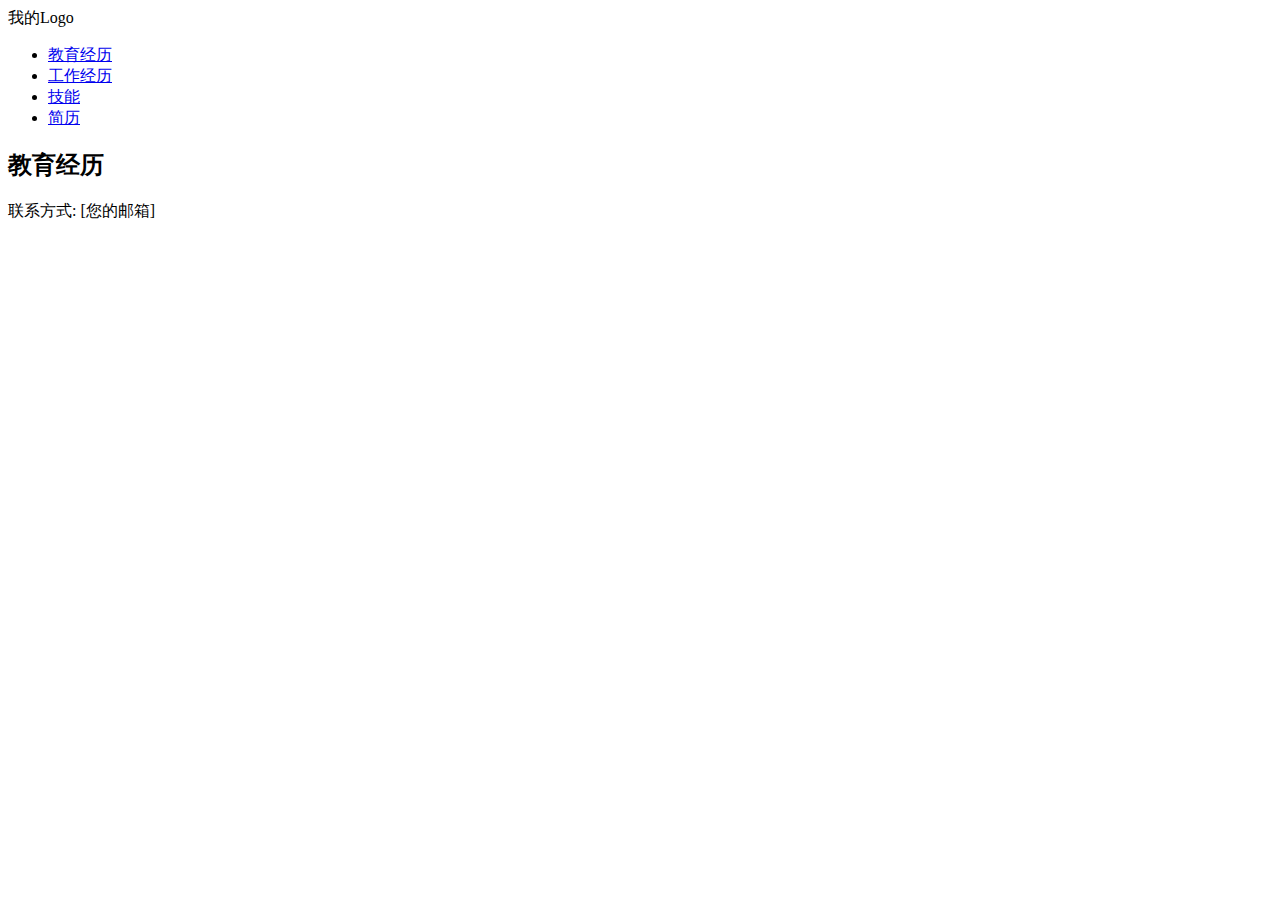
==== index.html @ d420c63b "f" ====
<!DOCTYPE html>
<html>
<head>
    <title>我的个人网站</title>
    <link rel="stylesheet" type="text/css" href="style.css">
</head>
<body>
    <header>
        <div id="logo">我的Logo</div>
        <nav>
            <ul>
                <li><a href="#education">教育经历</a></li>
                <li><a href="#work">工作经历</a></li>
                <li><a href="#skills">技能</a></li>
                <li><a href="#resume">简历</a></li>
            </ul>
        </nav>
    </header>
    
    <div id="profile-picture">
        <!-- 个人照片放这里 -->
    </div>

    <section id="education">
        <h2>教育经历</h2>
        
    </section>

    <!-- 未来可添加更多内容 -->

    <footer>
        <p>联系方式: [您的邮箱]</p>
    </footer>
</body>
</html>
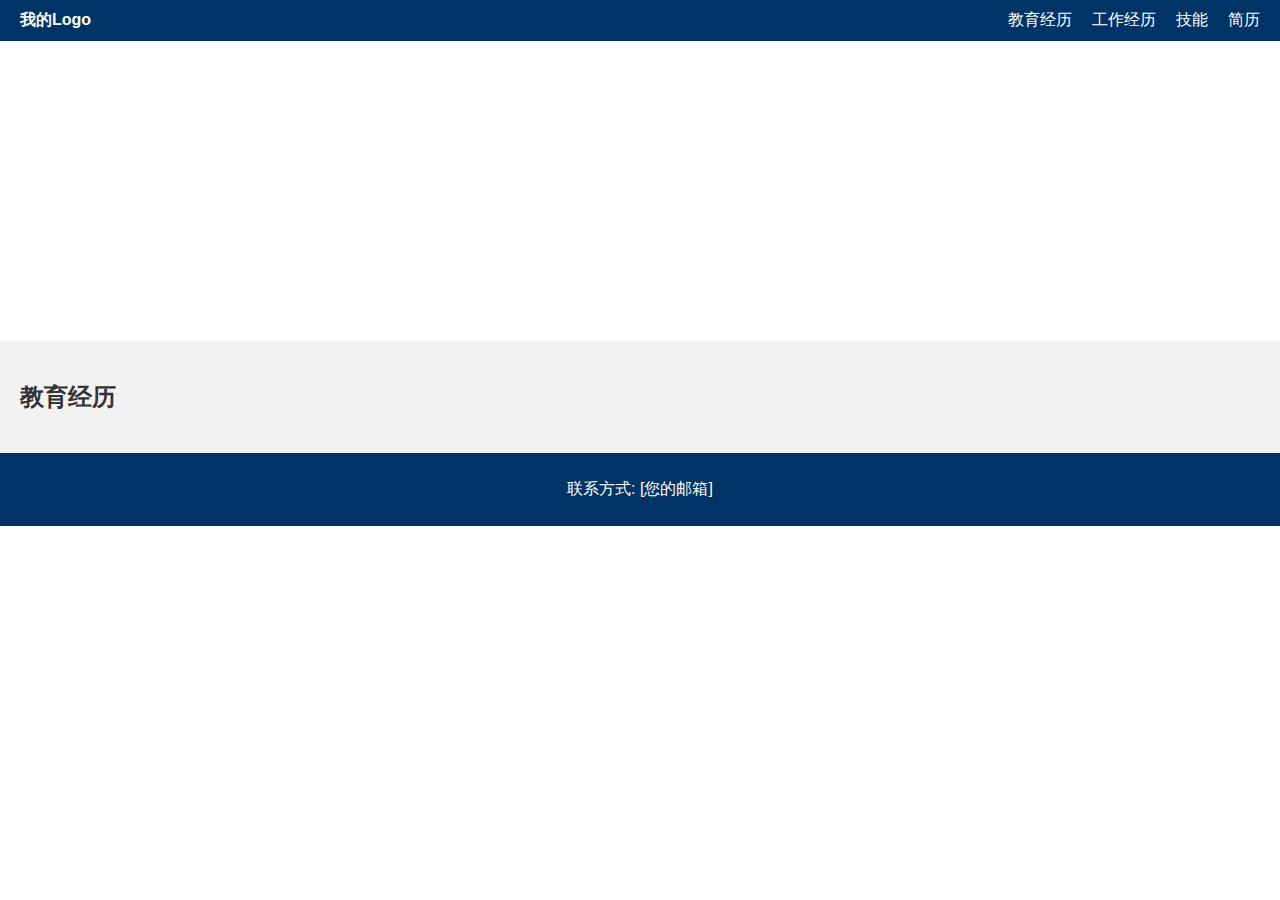
==== commit e5262c70: "a" ====
--- a/index.html
+++ b/index.html
@@ -1,7 +1,8 @@
 <!DOCTYPE html>
 <html>
 <head>
-    <title>我的个人网站</title>
+    <meta charset="utf-8" />
+    <title>梁而道</title>
     <link rel="stylesheet" type="text/css" href="style.css">
 </head>
 <body>
--- a/style.css
+++ b/style.css
@@ -0,0 +1,60 @@
+body {
+    font-family: Arial, sans-serif;
+    margin: 0;
+    padding: 0;
+    color: #333;
+    background-color: #fff;
+}
+
+header {
+background-color: #003366; /* 深蓝色 */
+color: white;
+display: flex;
+justify-content: space-between;
+padding: 10px 20px;
+}
+
+#logo {
+font-weight: bold;
+}
+
+nav ul {
+list-style-type: none;
+margin: 0;
+padding: 0;
+display: flex;
+}
+
+nav li {
+margin-left: 20px;
+}
+
+nav a {
+color: white;
+text-decoration: none;
+transition: color 0.3s;
+}
+
+nav a:hover {
+color: #FFD700; /* 黄色 */
+}
+
+#profile-picture {
+width: 100%;
+height: 300px;
+background-image: url('path_to_your_photo.jpg'); /* 替换为您的照片路径 */
+background-size: cover;
+background-position: center;
+}
+
+#education {
+padding: 20px;
+background-color: #f2f2f2;
+}
+
+footer {
+background-color: #003366; /* 深蓝色 */
+color: white;
+text-align: center;
+padding: 10px 0;
+}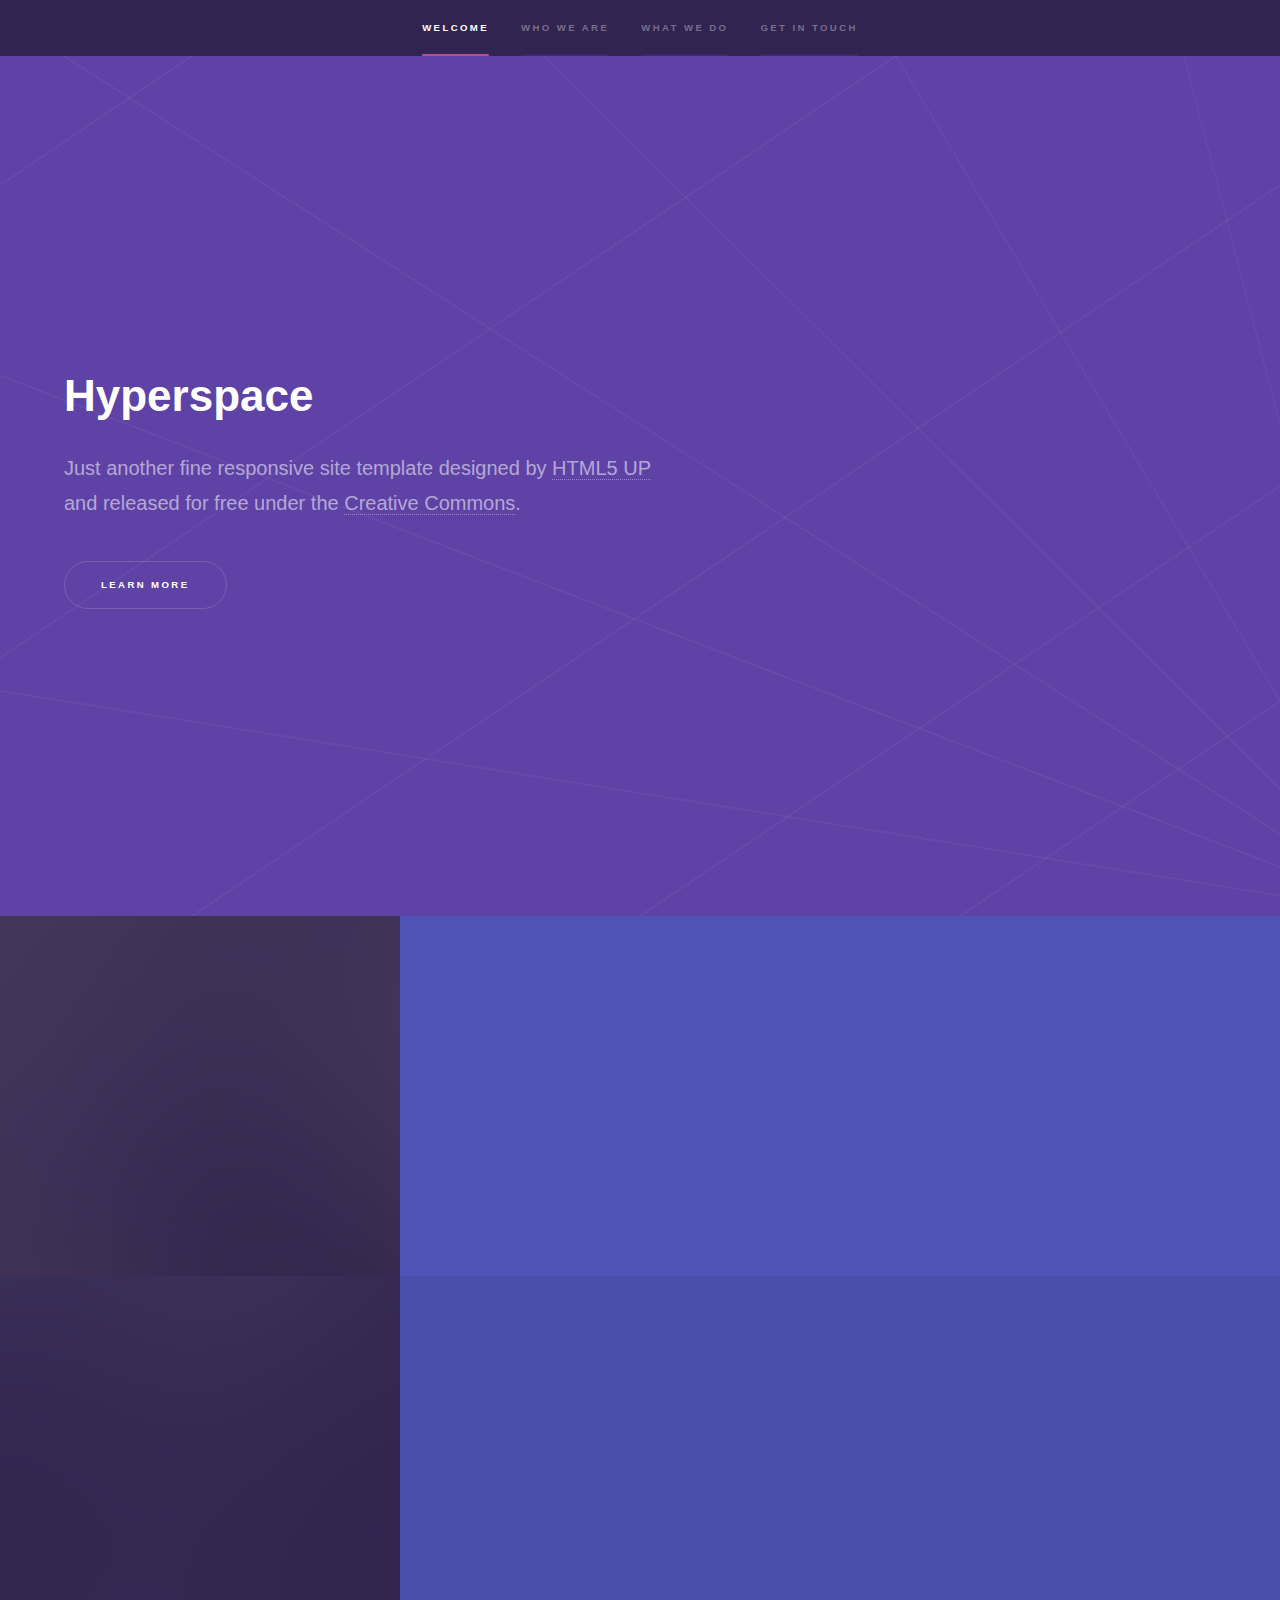
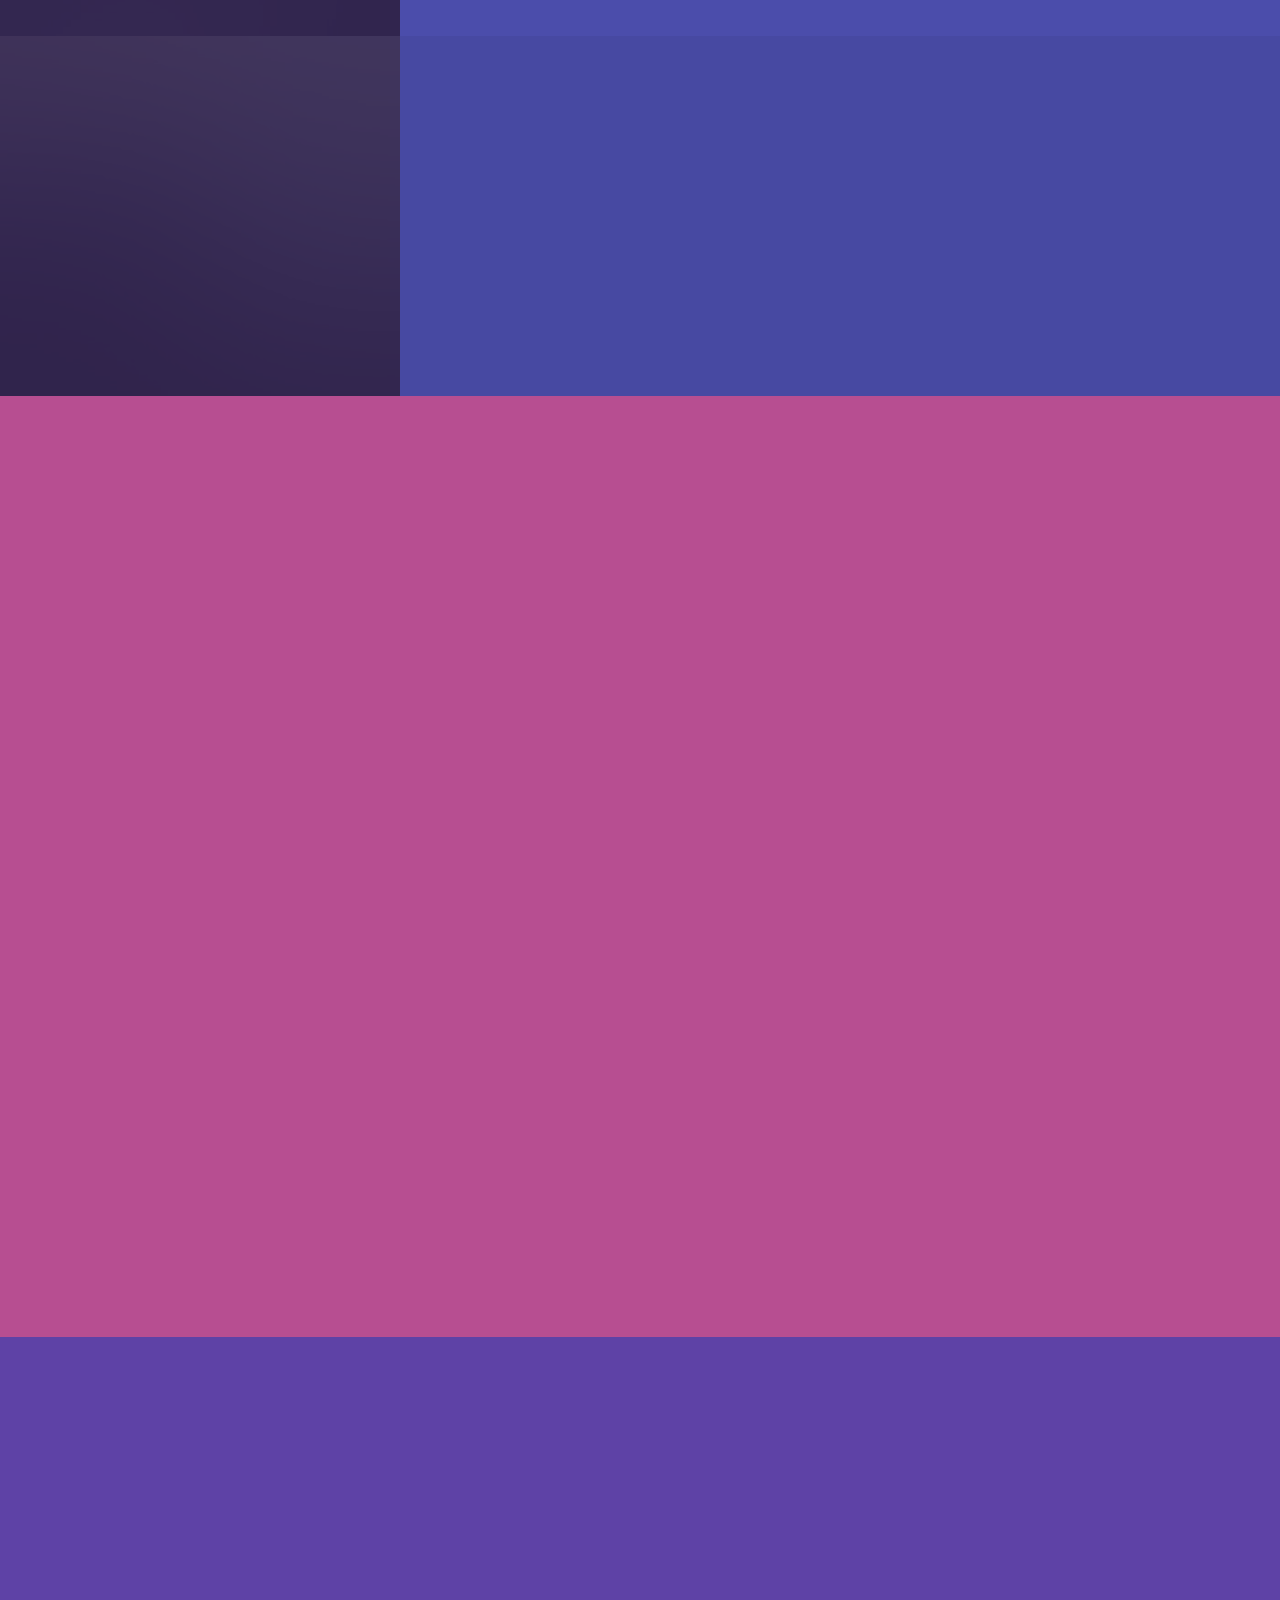
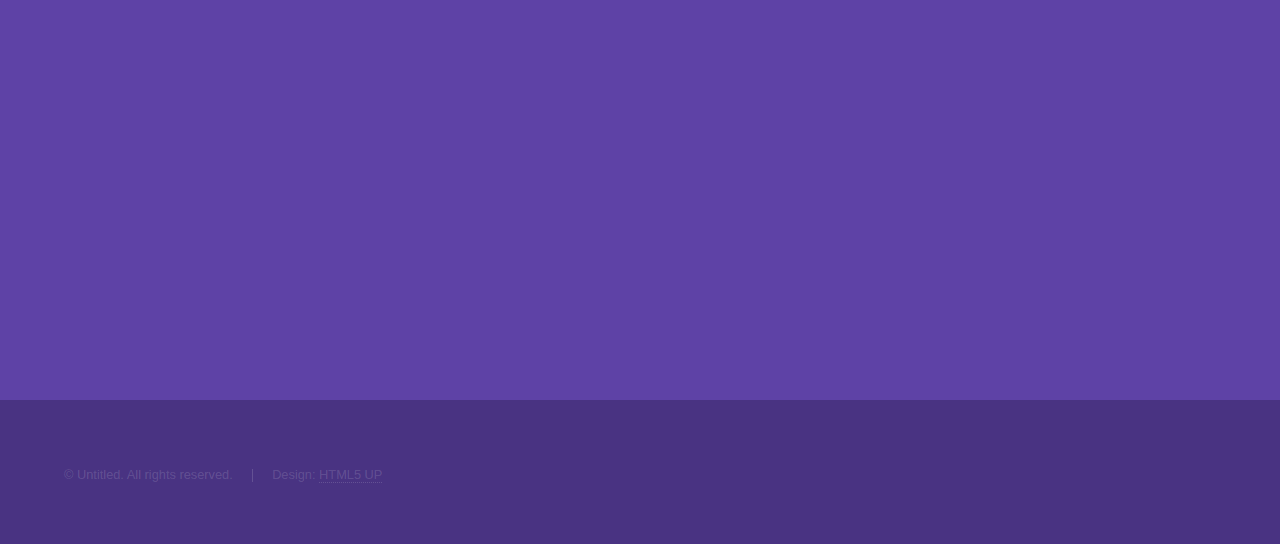
==== commit 5ea90d7f: "replace with new template" ====
--- a/index.html
+++ b/index.html
@@ -1,36 +1,209 @@
-<!DOCTYPE html>
-<html>
-<head>
-    <meta charset="utf-8" />
-    <title>梁而道</title>
-    <link rel="stylesheet" type="text/css" href="style.css">
-</head>
-<body>
-    <header>
-        <div id="logo">我的Logo</div>
-        <nav>
-            <ul>
-                <li><a href="#education">教育经历</a></li>
-                <li><a href="#work">工作经历</a></li>
-                <li><a href="#skills">技能</a></li>
-                <li><a href="#resume">简历</a></li>
-            </ul>
-        </nav>
-    </header>
-    
-    <div id="profile-picture">
-        <!-- 个人照片放这里 -->
-    </div>
-
-    <section id="education">
-        <h2>教育经历</h2>
-        
-    </section>
-
-    <!-- 未来可添加更多内容 -->
-
-    <footer>
-        <p>联系方式: [您的邮箱]</p>
-    </footer>
-</body>
+<!DOCTYPE HTML>
+<!--
+	Hyperspace by HTML5 UP
+	html5up.net | @ajlkn
+	Free for personal and commercial use under the CCA 3.0 license (html5up.net/license)
+-->
+<html>
+	<head>
+		<title>Hyperspace by HTML5 UP</title>
+		<meta charset="utf-8" />
+		<meta name="viewport" content="width=device-width, initial-scale=1, user-scalable=no" />
+		<link rel="stylesheet" href="assets/css/main.css" />
+		<noscript><link rel="stylesheet" href="assets/css/noscript.css" /></noscript>
+	</head>
+	<body class="is-preload">
+
+		<!-- Sidebar -->
+			<section id="sidebar">
+				<div class="inner">
+					<nav>
+						<ul>
+							<li><a href="#intro">Welcome</a></li>
+							<li><a href="#one">Who we are</a></li>
+							<li><a href="#two">What we do</a></li>
+							<li><a href="#three">Get in touch</a></li>
+						</ul>
+					</nav>
+				</div>
+			</section>
+
+		<!-- Wrapper -->
+			<div id="wrapper">
+
+				<!-- Intro -->
+					<section id="intro" class="wrapper style1 fullscreen fade-up">
+						<div class="inner">
+							<h1>Hyperspace</h1>
+							<p>Just another fine responsive site template designed by <a href="http://html5up.net">HTML5 UP</a><br />
+							and released for free under the <a href="http://html5up.net/license">Creative Commons</a>.</p>
+							<ul class="actions">
+								<li><a href="#one" class="button scrolly">Learn more</a></li>
+							</ul>
+						</div>
+					</section>
+
+				<!-- One -->
+					<section id="one" class="wrapper style2 spotlights">
+						<section>
+							<a href="#" class="image"><img src="images/pic01.jpg" alt="" data-position="center center" /></a>
+							<div class="content">
+								<div class="inner">
+									<h2>Sed ipsum dolor</h2>
+									<p>Phasellus convallis elit id ullamcorper pulvinar. Duis aliquam turpis mauris, eu ultricies erat malesuada quis. Aliquam dapibus.</p>
+									<ul class="actions">
+										<li><a href="generic.html" class="button">Learn more</a></li>
+									</ul>
+								</div>
+							</div>
+						</section>
+						<section>
+							<a href="#" class="image"><img src="images/pic02.jpg" alt="" data-position="top center" /></a>
+							<div class="content">
+								<div class="inner">
+									<h2>Feugiat consequat</h2>
+									<p>Phasellus convallis elit id ullamcorper pulvinar. Duis aliquam turpis mauris, eu ultricies erat malesuada quis. Aliquam dapibus.</p>
+									<ul class="actions">
+										<li><a href="generic.html" class="button">Learn more</a></li>
+									</ul>
+								</div>
+							</div>
+						</section>
+						<section>
+							<a href="#" class="image"><img src="images/pic03.jpg" alt="" data-position="25% 25%" /></a>
+							<div class="content">
+								<div class="inner">
+									<h2>Ultricies aliquam</h2>
+									<p>Phasellus convallis elit id ullamcorper pulvinar. Duis aliquam turpis mauris, eu ultricies erat malesuada quis. Aliquam dapibus.</p>
+									<ul class="actions">
+										<li><a href="generic.html" class="button">Learn more</a></li>
+									</ul>
+								</div>
+							</div>
+						</section>
+					</section>
+
+				<!-- Two -->
+					<section id="two" class="wrapper style3 fade-up">
+						<div class="inner">
+							<h2>What we do</h2>
+							<p>Phasellus convallis elit id ullamcorper pulvinar. Duis aliquam turpis mauris, eu ultricies erat malesuada quis. Aliquam dapibus, lacus eget hendrerit bibendum, urna est aliquam sem, sit amet imperdiet est velit quis lorem.</p>
+							<div class="features">
+								<section>
+									<span class="icon solid major fa-code"></span>
+									<h3>Lorem ipsum amet</h3>
+									<p>Phasellus convallis elit id ullam corper amet et pulvinar. Duis aliquam turpis mauris, sed ultricies erat dapibus.</p>
+								</section>
+								<section>
+									<span class="icon solid major fa-lock"></span>
+									<h3>Aliquam sed nullam</h3>
+									<p>Phasellus convallis elit id ullam corper amet et pulvinar. Duis aliquam turpis mauris, sed ultricies erat dapibus.</p>
+								</section>
+								<section>
+									<span class="icon solid major fa-cog"></span>
+									<h3>Sed erat ullam corper</h3>
+									<p>Phasellus convallis elit id ullam corper amet et pulvinar. Duis aliquam turpis mauris, sed ultricies erat dapibus.</p>
+								</section>
+								<section>
+									<span class="icon solid major fa-desktop"></span>
+									<h3>Veroeros quis lorem</h3>
+									<p>Phasellus convallis elit id ullam corper amet et pulvinar. Duis aliquam turpis mauris, sed ultricies erat dapibus.</p>
+								</section>
+								<section>
+									<span class="icon solid major fa-link"></span>
+									<h3>Urna quis bibendum</h3>
+									<p>Phasellus convallis elit id ullam corper amet et pulvinar. Duis aliquam turpis mauris, sed ultricies erat dapibus.</p>
+								</section>
+								<section>
+									<span class="icon major fa-gem"></span>
+									<h3>Aliquam urna dapibus</h3>
+									<p>Phasellus convallis elit id ullam corper amet et pulvinar. Duis aliquam turpis mauris, sed ultricies erat dapibus.</p>
+								</section>
+							</div>
+							<ul class="actions">
+								<li><a href="generic.html" class="button">Learn more</a></li>
+							</ul>
+						</div>
+					</section>
+
+				<!-- Three -->
+					<section id="three" class="wrapper style1 fade-up">
+						<div class="inner">
+							<h2>Get in touch</h2>
+							<p>Phasellus convallis elit id ullamcorper pulvinar. Duis aliquam turpis mauris, eu ultricies erat malesuada quis. Aliquam dapibus, lacus eget hendrerit bibendum, urna est aliquam sem, sit amet imperdiet est velit quis lorem.</p>
+							<div class="split style1">
+								<section>
+									<form method="post" action="#">
+										<div class="fields">
+											<div class="field half">
+												<label for="name">Name</label>
+												<input type="text" name="name" id="name" />
+											</div>
+											<div class="field half">
+												<label for="email">Email</label>
+												<input type="text" name="email" id="email" />
+											</div>
+											<div class="field">
+												<label for="message">Message</label>
+												<textarea name="message" id="message" rows="5"></textarea>
+											</div>
+										</div>
+										<ul class="actions">
+											<li><a href="" class="button submit">Send Message</a></li>
+										</ul>
+									</form>
+								</section>
+								<section>
+									<ul class="contact">
+										<li>
+											<h3>Address</h3>
+											<span>12345 Somewhere Road #654<br />
+											Nashville, TN 00000-0000<br />
+											USA</span>
+										</li>
+										<li>
+											<h3>Email</h3>
+											<a href="#">user@untitled.tld</a>
+										</li>
+										<li>
+											<h3>Phone</h3>
+											<span>(000) 000-0000</span>
+										</li>
+										<li>
+											<h3>Social</h3>
+											<ul class="icons">
+												<li><a href="#" class="icon brands fa-twitter"><span class="label">Twitter</span></a></li>
+												<li><a href="#" class="icon brands fa-facebook-f"><span class="label">Facebook</span></a></li>
+												<li><a href="#" class="icon brands fa-github"><span class="label">GitHub</span></a></li>
+												<li><a href="#" class="icon brands fa-instagram"><span class="label">Instagram</span></a></li>
+												<li><a href="#" class="icon brands fa-linkedin-in"><span class="label">LinkedIn</span></a></li>
+											</ul>
+										</li>
+									</ul>
+								</section>
+							</div>
+						</div>
+					</section>
+
+			</div>
+
+		<!-- Footer -->
+			<footer id="footer" class="wrapper style1-alt">
+				<div class="inner">
+					<ul class="menu">
+						<li>&copy; Untitled. All rights reserved.</li><li>Design: <a href="http://html5up.net">HTML5 UP</a></li>
+					</ul>
+				</div>
+			</footer>
+
+		<!-- Scripts -->
+			<script src="assets/js/jquery.min.js"></script>
+			<script src="assets/js/jquery.scrollex.min.js"></script>
+			<script src="assets/js/jquery.scrolly.min.js"></script>
+			<script src="assets/js/browser.min.js"></script>
+			<script src="assets/js/breakpoints.min.js"></script>
+			<script src="assets/js/util.js"></script>
+			<script src="assets/js/main.js"></script>
+
+	</body>
 </html>--- a/assets/css/main.css
+++ b/assets/css/main.css
@@ -0,0 +1,3909 @@
+@import url(fontawesome-all.min.css);
+
+/*
+	Hyperspace by HTML5 UP
+	html5up.net | @ajlkn
+	Free for personal and commercial use under the CCA 3.0 license (html5up.net/license)
+*/
+
+html, body, div, span, applet, object,
+iframe, h1, h2, h3, h4, h5, h6, p, blockquote,
+pre, a, abbr, acronym, address, big, cite,
+code, del, dfn, em, img, ins, kbd, q, s, samp,
+small, strike, strong, sub, sup, tt, var, b,
+u, i, center, dl, dt, dd, ol, ul, li, fieldset,
+form, label, legend, table, caption, tbody,
+tfoot, thead, tr, th, td, article, aside,
+canvas, details, embed, figure, figcaption,
+footer, header, hgroup, menu, nav, output, ruby,
+section, summary, time, mark, audio, video {
+	margin: 0;
+	padding: 0;
+	border: 0;
+	font-size: 100%;
+	font: inherit;
+	vertical-align: baseline;}
+
+article, aside, details, figcaption, figure,
+footer, header, hgroup, menu, nav, section {
+	display: block;}
+
+body {
+	line-height: 1;
+}
+
+ol, ul {
+	list-style: none;
+}
+
+blockquote, q {
+	quotes: none;
+}
+
+	blockquote:before, blockquote:after, q:before, q:after {
+		content: '';
+		content: none;
+	}
+
+table {
+	border-collapse: collapse;
+	border-spacing: 0;
+}
+
+body {
+	-webkit-text-size-adjust: none;
+}
+
+mark {
+	background-color: transparent;
+	color: inherit;
+}
+
+input::-moz-focus-inner {
+	border: 0;
+	padding: 0;
+}
+
+input, select, textarea {
+	-moz-appearance: none;
+	-webkit-appearance: none;
+	-ms-appearance: none;
+	appearance: none;
+}
+
+/* Basic */
+
+	@-ms-viewport {
+		width: device-width;
+	}
+
+	body {
+		-ms-overflow-style: scrollbar;
+	}
+
+	@media screen and (max-width: 480px) {
+
+		html, body {
+			min-width: 320px;
+		}
+
+	}
+
+	html {
+		box-sizing: border-box;
+	}
+
+	*, *:before, *:after {
+		box-sizing: inherit;
+	}
+
+	body {
+		background: #312450;
+	}
+
+		body.is-preload *, body.is-preload *:before, body.is-preload *:after {
+			-moz-animation: none !important;
+			-webkit-animation: none !important;
+			-ms-animation: none !important;
+			animation: none !important;
+			-moz-transition: none !important;
+			-webkit-transition: none !important;
+			-ms-transition: none !important;
+			transition: none !important;
+		}
+
+/* Type */
+
+	body, input, select, textarea {
+		color: rgba(255, 255, 255, 0.55);
+		font-family: Arial, Helvetica, sans-serif;
+		font-size: 16.5pt;
+		font-weight: normal;
+		line-height: 1.75;
+	}
+
+		@media screen and (max-width: 1680px) {
+
+			body, input, select, textarea {
+				font-size: 13pt;
+			}
+
+		}
+
+		@media screen and (max-width: 1280px) {
+
+			body, input, select, textarea {
+				font-size: 12pt;
+			}
+
+		}
+
+		@media screen and (max-width: 360px) {
+
+			body, input, select, textarea {
+				font-size: 11pt;
+			}
+
+		}
+
+	a {
+		-moz-transition: color 0.2s ease, border-bottom-color 0.2s ease;
+		-webkit-transition: color 0.2s ease, border-bottom-color 0.2s ease;
+		-ms-transition: color 0.2s ease, border-bottom-color 0.2s ease;
+		transition: color 0.2s ease, border-bottom-color 0.2s ease;
+		border-bottom: dotted 1px rgba(255, 255, 255, 0.35);
+		color: inherit;
+		text-decoration: none;
+	}
+
+		a:hover {
+			border-bottom-color: transparent;
+			color: #ffffff;
+		}
+
+	strong, b {
+		color: #ffffff;
+		font-weight: bold;
+	}
+
+	em, i {
+		font-style: italic;
+	}
+
+	p {
+		margin: 0 0 2em 0;
+	}
+
+	h1, h2, h3, h4, h5, h6 {
+		color: #ffffff;
+		font-weight: bold;
+		line-height: 1.5;
+		margin: 0 0 0.5em 0;
+	}
+
+		h1 a, h2 a, h3 a, h4 a, h5 a, h6 a {
+			color: inherit;
+			text-decoration: none;
+		}
+
+	h1 {
+		font-size: 2.75em;
+	}
+
+		h1.major {
+			margin: 0 0 1.3em 0;
+			position: relative;
+			padding-bottom: 0.35em;
+		}
+
+			h1.major:after {
+				background-image: -moz-linear-gradient(to right, #5e42a6, #b74e91);
+				background-image: -webkit-linear-gradient(to right, #5e42a6, #b74e91);
+				background-image: -ms-linear-gradient(to right, #5e42a6, #b74e91);
+				background-image: linear-gradient(to right, #5e42a6, #b74e91);
+				-moz-transition: max-width 0.2s ease;
+				-webkit-transition: max-width 0.2s ease;
+				-ms-transition: max-width 0.2s ease;
+				transition: max-width 0.2s ease;
+				border-radius: 0.2em;
+				bottom: 0;
+				content: '';
+				height: 0.05em;
+				position: absolute;
+				right: 0;
+				width: 100%;
+			}
+
+	h2 {
+		font-size: 1.75em;
+	}
+
+	h3 {
+		font-size: 1.1em;
+	}
+
+	h4 {
+		font-size: 1em;
+	}
+
+	h5 {
+		font-size: 0.8em;
+	}
+
+	h6 {
+		font-size: 0.6em;
+	}
+
+	@media screen and (max-width: 736px) {
+
+		h1 {
+			font-size: 2em;
+		}
+
+		h2 {
+			font-size: 1.25em;
+		}
+
+		h3 {
+			font-size: 1em;
+		}
+
+		h4 {
+			font-size: 0.8em;
+		}
+
+		h5 {
+			font-size: 0.6em;
+		}
+
+		h6 {
+			font-size: 0.6em;
+		}
+
+	}
+
+	sub {
+		font-size: 0.8em;
+		position: relative;
+		top: 0.5em;
+	}
+
+	sup {
+		font-size: 0.8em;
+		position: relative;
+		top: -0.5em;
+	}
+
+	blockquote {
+		border-left: solid 4px rgba(255, 255, 255, 0.15);
+		font-style: italic;
+		margin: 0 0 2em 0;
+		padding: 0.5em 0 0.5em 2em;
+	}
+
+	code {
+		background: rgba(255, 255, 255, 0.05);
+		border-radius: 0.25em;
+		border: solid 1px rgba(255, 255, 255, 0.15);
+		font-family: "Courier New", monospace;
+		font-size: 0.9em;
+		margin: 0 0.25em;
+		padding: 0.25em 0.65em;
+	}
+
+	pre {
+		-webkit-overflow-scrolling: touch;
+		font-family: "Courier New", monospace;
+		font-size: 0.9em;
+		margin: 0 0 2em 0;
+	}
+
+		pre code {
+			display: block;
+			line-height: 1.75em;
+			padding: 1em 1.5em;
+			overflow-x: auto;
+		}
+
+	hr {
+		border: 0;
+		border-bottom: solid 1px rgba(255, 255, 255, 0.15);
+		margin: 2em 0;
+	}
+
+		hr.major {
+			margin: 3em 0;
+		}
+
+	.align-left {
+		text-align: left;
+	}
+
+	.align-center {
+		text-align: center;
+	}
+
+	.align-right {
+		text-align: right;
+	}
+
+/* Row */
+
+	.row {
+		display: flex;
+		flex-wrap: wrap;
+		box-sizing: border-box;
+		align-items: stretch;
+	}
+
+		.row > * {
+			box-sizing: border-box;
+		}
+
+		.row.gtr-uniform > * > :last-child {
+			margin-bottom: 0;
+		}
+
+		.row.aln-left {
+			justify-content: flex-start;
+		}
+
+		.row.aln-center {
+			justify-content: center;
+		}
+
+		.row.aln-right {
+			justify-content: flex-end;
+		}
+
+		.row.aln-top {
+			align-items: flex-start;
+		}
+
+		.row.aln-middle {
+			align-items: center;
+		}
+
+		.row.aln-bottom {
+			align-items: flex-end;
+		}
+
+		.row > .imp {
+			order: -1;
+		}
+
+		.row > .col-1 {
+			width: 8.33333%;
+		}
+
+		.row > .off-1 {
+			margin-left: 8.33333%;
+		}
+
+		.row > .col-2 {
+			width: 16.66667%;
+		}
+
+		.row > .off-2 {
+			margin-left: 16.66667%;
+		}
+
+		.row > .col-3 {
+			width: 25%;
+		}
+
+		.row > .off-3 {
+			margin-left: 25%;
+		}
+
+		.row > .col-4 {
+			width: 33.33333%;
+		}
+
+		.row > .off-4 {
+			margin-left: 33.33333%;
+		}
+
+		.row > .col-5 {
+			width: 41.66667%;
+		}
+
+		.row > .off-5 {
+			margin-left: 41.66667%;
+		}
+
+		.row > .col-6 {
+			width: 50%;
+		}
+
+		.row > .off-6 {
+			margin-left: 50%;
+		}
+
+		.row > .col-7 {
+			width: 58.33333%;
+		}
+
+		.row > .off-7 {
+			margin-left: 58.33333%;
+		}
+
+		.row > .col-8 {
+			width: 66.66667%;
+		}
+
+		.row > .off-8 {
+			margin-left: 66.66667%;
+		}
+
+		.row > .col-9 {
+			width: 75%;
+		}
+
+		.row > .off-9 {
+			margin-left: 75%;
+		}
+
+		.row > .col-10 {
+			width: 83.33333%;
+		}
+
+		.row > .off-10 {
+			margin-left: 83.33333%;
+		}
+
+		.row > .col-11 {
+			width: 91.66667%;
+		}
+
+		.row > .off-11 {
+			margin-left: 91.66667%;
+		}
+
+		.row > .col-12 {
+			width: 100%;
+		}
+
+		.row > .off-12 {
+			margin-left: 100%;
+		}
+
+		.row.gtr-0 {
+			margin-top: 0;
+			margin-left: 0em;
+		}
+
+			.row.gtr-0 > * {
+				padding: 0 0 0 0em;
+			}
+
+			.row.gtr-0.gtr-uniform {
+				margin-top: 0em;
+			}
+
+				.row.gtr-0.gtr-uniform > * {
+					padding-top: 0em;
+				}
+
+		.row.gtr-25 {
+			margin-top: 0;
+			margin-left: -0.375em;
+		}
+
+			.row.gtr-25 > * {
+				padding: 0 0 0 0.375em;
+			}
+
+			.row.gtr-25.gtr-uniform {
+				margin-top: -0.375em;
+			}
+
+				.row.gtr-25.gtr-uniform > * {
+					padding-top: 0.375em;
+				}
+
+		.row.gtr-50 {
+			margin-top: 0;
+			margin-left: -0.75em;
+		}
+
+			.row.gtr-50 > * {
+				padding: 0 0 0 0.75em;
+			}
+
+			.row.gtr-50.gtr-uniform {
+				margin-top: -0.75em;
+			}
+
+				.row.gtr-50.gtr-uniform > * {
+					padding-top: 0.75em;
+				}
+
+		.row {
+			margin-top: 0;
+			margin-left: -1.5em;
+		}
+
+			.row > * {
+				padding: 0 0 0 1.5em;
+			}
+
+			.row.gtr-uniform {
+				margin-top: -1.5em;
+			}
+
+				.row.gtr-uniform > * {
+					padding-top: 1.5em;
+				}
+
+		.row.gtr-150 {
+			margin-top: 0;
+			margin-left: -2.25em;
+		}
+
+			.row.gtr-150 > * {
+				padding: 0 0 0 2.25em;
+			}
+
+			.row.gtr-150.gtr-uniform {
+				margin-top: -2.25em;
+			}
+
+				.row.gtr-150.gtr-uniform > * {
+					padding-top: 2.25em;
+				}
+
+		.row.gtr-200 {
+			margin-top: 0;
+			margin-left: -3em;
+		}
+
+			.row.gtr-200 > * {
+				padding: 0 0 0 3em;
+			}
+
+			.row.gtr-200.gtr-uniform {
+				margin-top: -3em;
+			}
+
+				.row.gtr-200.gtr-uniform > * {
+					padding-top: 3em;
+				}
+
+		@media screen and (max-width: 1680px) {
+
+			.row {
+				display: flex;
+				flex-wrap: wrap;
+				box-sizing: border-box;
+				align-items: stretch;
+			}
+
+				.row > * {
+					box-sizing: border-box;
+				}
+
+				.row.gtr-uniform > * > :last-child {
+					margin-bottom: 0;
+				}
+
+				.row.aln-left {
+					justify-content: flex-start;
+				}
+
+				.row.aln-center {
+					justify-content: center;
+				}
+
+				.row.aln-right {
+					justify-content: flex-end;
+				}
+
+				.row.aln-top {
+					align-items: flex-start;
+				}
+
+				.row.aln-middle {
+					align-items: center;
+				}
+
+				.row.aln-bottom {
+					align-items: flex-end;
+				}
+
+				.row > .imp-xlarge {
+					order: -1;
+				}
+
+				.row > .col-1-xlarge {
+					width: 8.33333%;
+				}
+
+				.row > .off-1-xlarge {
+					margin-left: 8.33333%;
+				}
+
+				.row > .col-2-xlarge {
+					width: 16.66667%;
+				}
+
+				.row > .off-2-xlarge {
+					margin-left: 16.66667%;
+				}
+
+				.row > .col-3-xlarge {
+					width: 25%;
+				}
+
+				.row > .off-3-xlarge {
+					margin-left: 25%;
+				}
+
+				.row > .col-4-xlarge {
+					width: 33.33333%;
+				}
+
+				.row > .off-4-xlarge {
+					margin-left: 33.33333%;
+				}
+
+				.row > .col-5-xlarge {
+					width: 41.66667%;
+				}
+
+				.row > .off-5-xlarge {
+					margin-left: 41.66667%;
+				}
+
+				.row > .col-6-xlarge {
+					width: 50%;
+				}
+
+				.row > .off-6-xlarge {
+					margin-left: 50%;
+				}
+
+				.row > .col-7-xlarge {
+					width: 58.33333%;
+				}
+
+				.row > .off-7-xlarge {
+					margin-left: 58.33333%;
+				}
+
+				.row > .col-8-xlarge {
+					width: 66.66667%;
+				}
+
+				.row > .off-8-xlarge {
+					margin-left: 66.66667%;
+				}
+
+				.row > .col-9-xlarge {
+					width: 75%;
+				}
+
+				.row > .off-9-xlarge {
+					margin-left: 75%;
+				}
+
+				.row > .col-10-xlarge {
+					width: 83.33333%;
+				}
+
+				.row > .off-10-xlarge {
+					margin-left: 83.33333%;
+				}
+
+				.row > .col-11-xlarge {
+					width: 91.66667%;
+				}
+
+				.row > .off-11-xlarge {
+					margin-left: 91.66667%;
+				}
+
+				.row > .col-12-xlarge {
+					width: 100%;
+				}
+
+				.row > .off-12-xlarge {
+					margin-left: 100%;
+				}
+
+				.row.gtr-0 {
+					margin-top: 0;
+					margin-left: 0em;
+				}
+
+					.row.gtr-0 > * {
+						padding: 0 0 0 0em;
+					}
+
+					.row.gtr-0.gtr-uniform {
+						margin-top: 0em;
+					}
+
+						.row.gtr-0.gtr-uniform > * {
+							padding-top: 0em;
+						}
+
+				.row.gtr-25 {
+					margin-top: 0;
+					margin-left: -0.375em;
+				}
+
+					.row.gtr-25 > * {
+						padding: 0 0 0 0.375em;
+					}
+
+					.row.gtr-25.gtr-uniform {
+						margin-top: -0.375em;
+					}
+
+						.row.gtr-25.gtr-uniform > * {
+							padding-top: 0.375em;
+						}
+
+				.row.gtr-50 {
+					margin-top: 0;
+					margin-left: -0.75em;
+				}
+
+					.row.gtr-50 > * {
+						padding: 0 0 0 0.75em;
+					}
+
+					.row.gtr-50.gtr-uniform {
+						margin-top: -0.75em;
+					}
+
+						.row.gtr-50.gtr-uniform > * {
+							padding-top: 0.75em;
+						}
+
+				.row {
+					margin-top: 0;
+					margin-left: -1.5em;
+				}
+
+					.row > * {
+						padding: 0 0 0 1.5em;
+					}
+
+					.row.gtr-uniform {
+						margin-top: -1.5em;
+					}
+
+						.row.gtr-uniform > * {
+							padding-top: 1.5em;
+						}
+
+				.row.gtr-150 {
+					margin-top: 0;
+					margin-left: -2.25em;
+				}
+
+					.row.gtr-150 > * {
+						padding: 0 0 0 2.25em;
+					}
+
+					.row.gtr-150.gtr-uniform {
+						margin-top: -2.25em;
+					}
+
+						.row.gtr-150.gtr-uniform > * {
+							padding-top: 2.25em;
+						}
+
+				.row.gtr-200 {
+					margin-top: 0;
+					margin-left: -3em;
+				}
+
+					.row.gtr-200 > * {
+						padding: 0 0 0 3em;
+					}
+
+					.row.gtr-200.gtr-uniform {
+						margin-top: -3em;
+					}
+
+						.row.gtr-200.gtr-uniform > * {
+							padding-top: 3em;
+						}
+
+		}
+
+		@media screen and (max-width: 1280px) {
+
+			.row {
+				display: flex;
+				flex-wrap: wrap;
+				box-sizing: border-box;
+				align-items: stretch;
+			}
+
+				.row > * {
+					box-sizing: border-box;
+				}
+
+				.row.gtr-uniform > * > :last-child {
+					margin-bottom: 0;
+				}
+
+				.row.aln-left {
+					justify-content: flex-start;
+				}
+
+				.row.aln-center {
+					justify-content: center;
+				}
+
+				.row.aln-right {
+					justify-content: flex-end;
+				}
+
+				.row.aln-top {
+					align-items: flex-start;
+				}
+
+				.row.aln-middle {
+					align-items: center;
+				}
+
+				.row.aln-bottom {
+					align-items: flex-end;
+				}
+
+				.row > .imp-large {
+					order: -1;
+				}
+
+				.row > .col-1-large {
+					width: 8.33333%;
+				}
+
+				.row > .off-1-large {
+					margin-left: 8.33333%;
+				}
+
+				.row > .col-2-large {
+					width: 16.66667%;
+				}
+
+				.row > .off-2-large {
+					margin-left: 16.66667%;
+				}
+
+				.row > .col-3-large {
+					width: 25%;
+				}
+
+				.row > .off-3-large {
+					margin-left: 25%;
+				}
+
+				.row > .col-4-large {
+					width: 33.33333%;
+				}
+
+				.row > .off-4-large {
+					margin-left: 33.33333%;
+				}
+
+				.row > .col-5-large {
+					width: 41.66667%;
+				}
+
+				.row > .off-5-large {
+					margin-left: 41.66667%;
+				}
+
+				.row > .col-6-large {
+					width: 50%;
+				}
+
+				.row > .off-6-large {
+					margin-left: 50%;
+				}
+
+				.row > .col-7-large {
+					width: 58.33333%;
+				}
+
+				.row > .off-7-large {
+					margin-left: 58.33333%;
+				}
+
+				.row > .col-8-large {
+					width: 66.66667%;
+				}
+
+				.row > .off-8-large {
+					margin-left: 66.66667%;
+				}
+
+				.row > .col-9-large {
+					width: 75%;
+				}
+
+				.row > .off-9-large {
+					margin-left: 75%;
+				}
+
+				.row > .col-10-large {
+					width: 83.33333%;
+				}
+
+				.row > .off-10-large {
+					margin-left: 83.33333%;
+				}
+
+				.row > .col-11-large {
+					width: 91.66667%;
+				}
+
+				.row > .off-11-large {
+					margin-left: 91.66667%;
+				}
+
+				.row > .col-12-large {
+					width: 100%;
+				}
+
+				.row > .off-12-large {
+					margin-left: 100%;
+				}
+
+				.row.gtr-0 {
+					margin-top: 0;
+					margin-left: 0em;
+				}
+
+					.row.gtr-0 > * {
+						padding: 0 0 0 0em;
+					}
+
+					.row.gtr-0.gtr-uniform {
+						margin-top: 0em;
+					}
+
+						.row.gtr-0.gtr-uniform > * {
+							padding-top: 0em;
+						}
+
+				.row.gtr-25 {
+					margin-top: 0;
+					margin-left: -0.375em;
+				}
+
+					.row.gtr-25 > * {
+						padding: 0 0 0 0.375em;
+					}
+
+					.row.gtr-25.gtr-uniform {
+						margin-top: -0.375em;
+					}
+
+						.row.gtr-25.gtr-uniform > * {
+							padding-top: 0.375em;
+						}
+
+				.row.gtr-50 {
+					margin-top: 0;
+					margin-left: -0.75em;
+				}
+
+					.row.gtr-50 > * {
+						padding: 0 0 0 0.75em;
+					}
+
+					.row.gtr-50.gtr-uniform {
+						margin-top: -0.75em;
+					}
+
+						.row.gtr-50.gtr-uniform > * {
+							padding-top: 0.75em;
+						}
+
+				.row {
+					margin-top: 0;
+					margin-left: -1.5em;
+				}
+
+					.row > * {
+						padding: 0 0 0 1.5em;
+					}
+
+					.row.gtr-uniform {
+						margin-top: -1.5em;
+					}
+
+						.row.gtr-uniform > * {
+							padding-top: 1.5em;
+						}
+
+				.row.gtr-150 {
+					margin-top: 0;
+					margin-left: -2.25em;
+				}
+
+					.row.gtr-150 > * {
+						padding: 0 0 0 2.25em;
+					}
+
+					.row.gtr-150.gtr-uniform {
+						margin-top: -2.25em;
+					}
+
+						.row.gtr-150.gtr-uniform > * {
+							padding-top: 2.25em;
+						}
+
+				.row.gtr-200 {
+					margin-top: 0;
+					margin-left: -3em;
+				}
+
+					.row.gtr-200 > * {
+						padding: 0 0 0 3em;
+					}
+
+					.row.gtr-200.gtr-uniform {
+						margin-top: -3em;
+					}
+
+						.row.gtr-200.gtr-uniform > * {
+							padding-top: 3em;
+						}
+
+		}
+
+		@media screen and (max-width: 980px) {
+
+			.row {
+				display: flex;
+				flex-wrap: wrap;
+				box-sizing: border-box;
+				align-items: stretch;
+			}
+
+				.row > * {
+					box-sizing: border-box;
+				}
+
+				.row.gtr-uniform > * > :last-child {
+					margin-bottom: 0;
+				}
+
+				.row.aln-left {
+					justify-content: flex-start;
+				}
+
+				.row.aln-center {
+					justify-content: center;
+				}
+
+				.row.aln-right {
+					justify-content: flex-end;
+				}
+
+				.row.aln-top {
+					align-items: flex-start;
+				}
+
+				.row.aln-middle {
+					align-items: center;
+				}
+
+				.row.aln-bottom {
+					align-items: flex-end;
+				}
+
+				.row > .imp-medium {
+					order: -1;
+				}
+
+				.row > .col-1-medium {
+					width: 8.33333%;
+				}
+
+				.row > .off-1-medium {
+					margin-left: 8.33333%;
+				}
+
+				.row > .col-2-medium {
+					width: 16.66667%;
+				}
+
+				.row > .off-2-medium {
+					margin-left: 16.66667%;
+				}
+
+				.row > .col-3-medium {
+					width: 25%;
+				}
+
+				.row > .off-3-medium {
+					margin-left: 25%;
+				}
+
+				.row > .col-4-medium {
+					width: 33.33333%;
+				}
+
+				.row > .off-4-medium {
+					margin-left: 33.33333%;
+				}
+
+				.row > .col-5-medium {
+					width: 41.66667%;
+				}
+
+				.row > .off-5-medium {
+					margin-left: 41.66667%;
+				}
+
+				.row > .col-6-medium {
+					width: 50%;
+				}
+
+				.row > .off-6-medium {
+					margin-left: 50%;
+				}
+
+				.row > .col-7-medium {
+					width: 58.33333%;
+				}
+
+				.row > .off-7-medium {
+					margin-left: 58.33333%;
+				}
+
+				.row > .col-8-medium {
+					width: 66.66667%;
+				}
+
+				.row > .off-8-medium {
+					margin-left: 66.66667%;
+				}
+
+				.row > .col-9-medium {
+					width: 75%;
+				}
+
+				.row > .off-9-medium {
+					margin-left: 75%;
+				}
+
+				.row > .col-10-medium {
+					width: 83.33333%;
+				}
+
+				.row > .off-10-medium {
+					margin-left: 83.33333%;
+				}
+
+				.row > .col-11-medium {
+					width: 91.66667%;
+				}
+
+				.row > .off-11-medium {
+					margin-left: 91.66667%;
+				}
+
+				.row > .col-12-medium {
+					width: 100%;
+				}
+
+				.row > .off-12-medium {
+					margin-left: 100%;
+				}
+
+				.row.gtr-0 {
+					margin-top: 0;
+					margin-left: 0em;
+				}
+
+					.row.gtr-0 > * {
+						padding: 0 0 0 0em;
+					}
+
+					.row.gtr-0.gtr-uniform {
+						margin-top: 0em;
+					}
+
+						.row.gtr-0.gtr-uniform > * {
+							padding-top: 0em;
+						}
+
+				.row.gtr-25 {
+					margin-top: 0;
+					margin-left: -0.375em;
+				}
+
+					.row.gtr-25 > * {
+						padding: 0 0 0 0.375em;
+					}
+
+					.row.gtr-25.gtr-uniform {
+						margin-top: -0.375em;
+					}
+
+						.row.gtr-25.gtr-uniform > * {
+							padding-top: 0.375em;
+						}
+
+				.row.gtr-50 {
+					margin-top: 0;
+					margin-left: -0.75em;
+				}
+
+					.row.gtr-50 > * {
+						padding: 0 0 0 0.75em;
+					}
+
+					.row.gtr-50.gtr-uniform {
+						margin-top: -0.75em;
+					}
+
+						.row.gtr-50.gtr-uniform > * {
+							padding-top: 0.75em;
+						}
+
+				.row {
+					margin-top: 0;
+					margin-left: -1.5em;
+				}
+
+					.row > * {
+						padding: 0 0 0 1.5em;
+					}
+
+					.row.gtr-uniform {
+						margin-top: -1.5em;
+					}
+
+						.row.gtr-uniform > * {
+							padding-top: 1.5em;
+						}
+
+				.row.gtr-150 {
+					margin-top: 0;
+					margin-left: -2.25em;
+				}
+
+					.row.gtr-150 > * {
+						padding: 0 0 0 2.25em;
+					}
+
+					.row.gtr-150.gtr-uniform {
+						margin-top: -2.25em;
+					}
+
+						.row.gtr-150.gtr-uniform > * {
+							padding-top: 2.25em;
+						}
+
+				.row.gtr-200 {
+					margin-top: 0;
+					margin-left: -3em;
+				}
+
+					.row.gtr-200 > * {
+						padding: 0 0 0 3em;
+					}
+
+					.row.gtr-200.gtr-uniform {
+						margin-top: -3em;
+					}
+
+						.row.gtr-200.gtr-uniform > * {
+							padding-top: 3em;
+						}
+
+		}
+
+		@media screen and (max-width: 736px) {
+
+			.row {
+				display: flex;
+				flex-wrap: wrap;
+				box-sizing: border-box;
+				align-items: stretch;
+			}
+
+				.row > * {
+					box-sizing: border-box;
+				}
+
+				.row.gtr-uniform > * > :last-child {
+					margin-bottom: 0;
+				}
+
+				.row.aln-left {
+					justify-content: flex-start;
+				}
+
+				.row.aln-center {
+					justify-content: center;
+				}
+
+				.row.aln-right {
+					justify-content: flex-end;
+				}
+
+				.row.aln-top {
+					align-items: flex-start;
+				}
+
+				.row.aln-middle {
+					align-items: center;
+				}
+
+				.row.aln-bottom {
+					align-items: flex-end;
+				}
+
+				.row > .imp-small {
+					order: -1;
+				}
+
+				.row > .col-1-small {
+					width: 8.33333%;
+				}
+
+				.row > .off-1-small {
+					margin-left: 8.33333%;
+				}
+
+				.row > .col-2-small {
+					width: 16.66667%;
+				}
+
+				.row > .off-2-small {
+					margin-left: 16.66667%;
+				}
+
+				.row > .col-3-small {
+					width: 25%;
+				}
+
+				.row > .off-3-small {
+					margin-left: 25%;
+				}
+
+				.row > .col-4-small {
+					width: 33.33333%;
+				}
+
+				.row > .off-4-small {
+					margin-left: 33.33333%;
+				}
+
+				.row > .col-5-small {
+					width: 41.66667%;
+				}
+
+				.row > .off-5-small {
+					margin-left: 41.66667%;
+				}
+
+				.row > .col-6-small {
+					width: 50%;
+				}
+
+				.row > .off-6-small {
+					margin-left: 50%;
+				}
+
+				.row > .col-7-small {
+					width: 58.33333%;
+				}
+
+				.row > .off-7-small {
+					margin-left: 58.33333%;
+				}
+
+				.row > .col-8-small {
+					width: 66.66667%;
+				}
+
+				.row > .off-8-small {
+					margin-left: 66.66667%;
+				}
+
+				.row > .col-9-small {
+					width: 75%;
+				}
+
+				.row > .off-9-small {
+					margin-left: 75%;
+				}
+
+				.row > .col-10-small {
+					width: 83.33333%;
+				}
+
+				.row > .off-10-small {
+					margin-left: 83.33333%;
+				}
+
+				.row > .col-11-small {
+					width: 91.66667%;
+				}
+
+				.row > .off-11-small {
+					margin-left: 91.66667%;
+				}
+
+				.row > .col-12-small {
+					width: 100%;
+				}
+
+				.row > .off-12-small {
+					margin-left: 100%;
+				}
+
+				.row.gtr-0 {
+					margin-top: 0;
+					margin-left: 0em;
+				}
+
+					.row.gtr-0 > * {
+						padding: 0 0 0 0em;
+					}
+
+					.row.gtr-0.gtr-uniform {
+						margin-top: 0em;
+					}
+
+						.row.gtr-0.gtr-uniform > * {
+							padding-top: 0em;
+						}
+
+				.row.gtr-25 {
+					margin-top: 0;
+					margin-left: -0.375em;
+				}
+
+					.row.gtr-25 > * {
+						padding: 0 0 0 0.375em;
+					}
+
+					.row.gtr-25.gtr-uniform {
+						margin-top: -0.375em;
+					}
+
+						.row.gtr-25.gtr-uniform > * {
+							padding-top: 0.375em;
+						}
+
+				.row.gtr-50 {
+					margin-top: 0;
+					margin-left: -0.75em;
+				}
+
+					.row.gtr-50 > * {
+						padding: 0 0 0 0.75em;
+					}
+
+					.row.gtr-50.gtr-uniform {
+						margin-top: -0.75em;
+					}
+
+						.row.gtr-50.gtr-uniform > * {
+							padding-top: 0.75em;
+						}
+
+				.row {
+					margin-top: 0;
+					margin-left: -1.5em;
+				}
+
+					.row > * {
+						padding: 0 0 0 1.5em;
+					}
+
+					.row.gtr-uniform {
+						margin-top: -1.5em;
+					}
+
+						.row.gtr-uniform > * {
+							padding-top: 1.5em;
+						}
+
+				.row.gtr-150 {
+					margin-top: 0;
+					margin-left: -2.25em;
+				}
+
+					.row.gtr-150 > * {
+						padding: 0 0 0 2.25em;
+					}
+
+					.row.gtr-150.gtr-uniform {
+						margin-top: -2.25em;
+					}
+
+						.row.gtr-150.gtr-uniform > * {
+							padding-top: 2.25em;
+						}
+
+				.row.gtr-200 {
+					margin-top: 0;
+					margin-left: -3em;
+				}
+
+					.row.gtr-200 > * {
+						padding: 0 0 0 3em;
+					}
+
+					.row.gtr-200.gtr-uniform {
+						margin-top: -3em;
+					}
+
+						.row.gtr-200.gtr-uniform > * {
+							padding-top: 3em;
+						}
+
+		}
+
+		@media screen and (max-width: 480px) {
+
+			.row {
+				display: flex;
+				flex-wrap: wrap;
+				box-sizing: border-box;
+				align-items: stretch;
+			}
+
+				.row > * {
+					box-sizing: border-box;
+				}
+
+				.row.gtr-uniform > * > :last-child {
+					margin-bottom: 0;
+				}
+
+				.row.aln-left {
+					justify-content: flex-start;
+				}
+
+				.row.aln-center {
+					justify-content: center;
+				}
+
+				.row.aln-right {
+					justify-content: flex-end;
+				}
+
+				.row.aln-top {
+					align-items: flex-start;
+				}
+
+				.row.aln-middle {
+					align-items: center;
+				}
+
+				.row.aln-bottom {
+					align-items: flex-end;
+				}
+
+				.row > .imp-xsmall {
+					order: -1;
+				}
+
+				.row > .col-1-xsmall {
+					width: 8.33333%;
+				}
+
+				.row > .off-1-xsmall {
+					margin-left: 8.33333%;
+				}
+
+				.row > .col-2-xsmall {
+					width: 16.66667%;
+				}
+
+				.row > .off-2-xsmall {
+					margin-left: 16.66667%;
+				}
+
+				.row > .col-3-xsmall {
+					width: 25%;
+				}
+
+				.row > .off-3-xsmall {
+					margin-left: 25%;
+				}
+
+				.row > .col-4-xsmall {
+					width: 33.33333%;
+				}
+
+				.row > .off-4-xsmall {
+					margin-left: 33.33333%;
+				}
+
+				.row > .col-5-xsmall {
+					width: 41.66667%;
+				}
+
+				.row > .off-5-xsmall {
+					margin-left: 41.66667%;
+				}
+
+				.row > .col-6-xsmall {
+					width: 50%;
+				}
+
+				.row > .off-6-xsmall {
+					margin-left: 50%;
+				}
+
+				.row > .col-7-xsmall {
+					width: 58.33333%;
+				}
+
+				.row > .off-7-xsmall {
+					margin-left: 58.33333%;
+				}
+
+				.row > .col-8-xsmall {
+					width: 66.66667%;
+				}
+
+				.row > .off-8-xsmall {
+					margin-left: 66.66667%;
+				}
+
+				.row > .col-9-xsmall {
+					width: 75%;
+				}
+
+				.row > .off-9-xsmall {
+					margin-left: 75%;
+				}
+
+				.row > .col-10-xsmall {
+					width: 83.33333%;
+				}
+
+				.row > .off-10-xsmall {
+					margin-left: 83.33333%;
+				}
+
+				.row > .col-11-xsmall {
+					width: 91.66667%;
+				}
+
+				.row > .off-11-xsmall {
+					margin-left: 91.66667%;
+				}
+
+				.row > .col-12-xsmall {
+					width: 100%;
+				}
+
+				.row > .off-12-xsmall {
+					margin-left: 100%;
+				}
+
+				.row.gtr-0 {
+					margin-top: 0;
+					margin-left: 0em;
+				}
+
+					.row.gtr-0 > * {
+						padding: 0 0 0 0em;
+					}
+
+					.row.gtr-0.gtr-uniform {
+						margin-top: 0em;
+					}
+
+						.row.gtr-0.gtr-uniform > * {
+							padding-top: 0em;
+						}
+
+				.row.gtr-25 {
+					margin-top: 0;
+					margin-left: -0.375em;
+				}
+
+					.row.gtr-25 > * {
+						padding: 0 0 0 0.375em;
+					}
+
+					.row.gtr-25.gtr-uniform {
+						margin-top: -0.375em;
+					}
+
+						.row.gtr-25.gtr-uniform > * {
+							padding-top: 0.375em;
+						}
+
+				.row.gtr-50 {
+					margin-top: 0;
+					margin-left: -0.75em;
+				}
+
+					.row.gtr-50 > * {
+						padding: 0 0 0 0.75em;
+					}
+
+					.row.gtr-50.gtr-uniform {
+						margin-top: -0.75em;
+					}
+
+						.row.gtr-50.gtr-uniform > * {
+							padding-top: 0.75em;
+						}
+
+				.row {
+					margin-top: 0;
+					margin-left: -1.5em;
+				}
+
+					.row > * {
+						padding: 0 0 0 1.5em;
+					}
+
+					.row.gtr-uniform {
+						margin-top: -1.5em;
+					}
+
+						.row.gtr-uniform > * {
+							padding-top: 1.5em;
+						}
+
+				.row.gtr-150 {
+					margin-top: 0;
+					margin-left: -2.25em;
+				}
+
+					.row.gtr-150 > * {
+						padding: 0 0 0 2.25em;
+					}
+
+					.row.gtr-150.gtr-uniform {
+						margin-top: -2.25em;
+					}
+
+						.row.gtr-150.gtr-uniform > * {
+							padding-top: 2.25em;
+						}
+
+				.row.gtr-200 {
+					margin-top: 0;
+					margin-left: -3em;
+				}
+
+					.row.gtr-200 > * {
+						padding: 0 0 0 3em;
+					}
+
+					.row.gtr-200.gtr-uniform {
+						margin-top: -3em;
+					}
+
+						.row.gtr-200.gtr-uniform > * {
+							padding-top: 3em;
+						}
+
+		}
+
+/* Box */
+
+	.box {
+		border-radius: 0.25em;
+		border: solid 1px rgba(255, 255, 255, 0.15);
+		margin-bottom: 2em;
+		padding: 1.5em;
+	}
+
+		.box > :last-child,
+		.box > :last-child > :last-child,
+		.box > :last-child > :last-child > :last-child {
+			margin-bottom: 0;
+		}
+
+		.box.alt {
+			border: 0;
+			border-radius: 0;
+			padding: 0;
+		}
+
+/* Button */
+
+	input[type="submit"],
+	input[type="reset"],
+	input[type="button"],
+	button,
+	.button {
+		-moz-appearance: none;
+		-webkit-appearance: none;
+		-ms-appearance: none;
+		appearance: none;
+		-moz-transition: border-color 0.2s ease;
+		-webkit-transition: border-color 0.2s ease;
+		-ms-transition: border-color 0.2s ease;
+		transition: border-color 0.2s ease;
+		background-color: transparent;
+		border: solid 1px !important;
+		border-color: rgba(255, 255, 255, 0.15) !important;
+		border-radius: 3em;
+		color: #ffffff !important;
+		cursor: pointer;
+		display: inline-block;
+		font-size: 0.6em;
+		font-weight: bold;
+		height: calc(4.75em + 2px);
+		letter-spacing: 0.25em;
+		line-height: 4.75em;
+		outline: 0;
+		padding: 0 3.75em;
+		position: relative;
+		text-align: center;
+		text-decoration: none;
+		text-transform: uppercase;
+		white-space: nowrap;
+	}
+
+		input[type="submit"]:after,
+		input[type="reset"]:after,
+		input[type="button"]:after,
+		button:after,
+		.button:after {
+			-moz-transform: scale(0.25);
+			-webkit-transform: scale(0.25);
+			-ms-transform: scale(0.25);
+			transform: scale(0.25);
+			pointer-events: none;
+			-moz-transition: opacity 0.2s ease, -moz-transform 0.2s ease;
+			-webkit-transition: opacity 0.2s ease, -webkit-transform 0.2s ease;
+			-ms-transition: opacity 0.2s ease, -ms-transform 0.2s ease;
+			transition: opacity 0.2s ease, transform 0.2s ease;
+			background: #ffffff;
+			border-radius: 3em;
+			content: '';
+			height: 100%;
+			left: 0;
+			opacity: 0;
+			position: absolute;
+			top: 0;
+			width: 100%;
+		}
+
+		input[type="submit"].icon:before,
+		input[type="reset"].icon:before,
+		input[type="button"].icon:before,
+		button.icon:before,
+		.button.icon:before {
+			margin-right: 0.75em;
+		}
+
+		input[type="submit"].fit,
+		input[type="reset"].fit,
+		input[type="button"].fit,
+		button.fit,
+		.button.fit {
+			width: 100%;
+		}
+
+		input[type="submit"].small,
+		input[type="reset"].small,
+		input[type="button"].small,
+		button.small,
+		.button.small {
+			font-size: 0.4em;
+		}
+
+		input[type="submit"].large,
+		input[type="reset"].large,
+		input[type="button"].large,
+		button.large,
+		.button.large {
+			font-size: 0.8em;
+		}
+
+		input[type="submit"].primary,
+		input[type="reset"].primary,
+		input[type="button"].primary,
+		button.primary,
+		.button.primary {
+			background-color: #ffffff;
+			color: #312450 !important;
+		}
+
+			input[type="submit"].primary:after,
+			input[type="reset"].primary:after,
+			input[type="button"].primary:after,
+			button.primary:after,
+			.button.primary:after {
+				display: none;
+			}
+
+		input[type="submit"].disabled, input[type="submit"]:disabled,
+		input[type="reset"].disabled,
+		input[type="reset"]:disabled,
+		input[type="button"].disabled,
+		input[type="button"]:disabled,
+		button.disabled,
+		button:disabled,
+		.button.disabled,
+		.button:disabled {
+			cursor: default;
+			opacity: 0.5;
+			pointer-events: none;
+		}
+
+		input[type="submit"]:hover,
+		input[type="reset"]:hover,
+		input[type="button"]:hover,
+		button:hover,
+		.button:hover {
+			border-color: rgba(255, 255, 255, 0.55) !important;
+		}
+
+			input[type="submit"]:hover:after,
+			input[type="reset"]:hover:after,
+			input[type="button"]:hover:after,
+			button:hover:after,
+			.button:hover:after {
+				opacity: 0.05;
+				-moz-transform: scale(1);
+				-webkit-transform: scale(1);
+				-ms-transform: scale(1);
+				transform: scale(1);
+			}
+
+			input[type="submit"]:hover:active,
+			input[type="reset"]:hover:active,
+			input[type="button"]:hover:active,
+			button:hover:active,
+			.button:hover:active {
+				border-color: #ffffff !important;
+			}
+
+				input[type="submit"]:hover:active:after,
+				input[type="reset"]:hover:active:after,
+				input[type="button"]:hover:active:after,
+				button:hover:active:after,
+				.button:hover:active:after {
+					opacity: 0.1;
+				}
+
+/* Features */
+
+	.features {
+		display: -moz-flex;
+		display: -webkit-flex;
+		display: -ms-flex;
+		display: flex;
+		-moz-flex-wrap: wrap;
+		-webkit-flex-wrap: wrap;
+		-ms-flex-wrap: wrap;
+		flex-wrap: wrap;
+		border-radius: 0.25em;
+		border: solid 1px rgba(255, 255, 255, 0.15);
+		background: rgba(255, 255, 255, 0.05);
+		margin: 0 0 2em 0;
+	}
+
+		.features section {
+			padding: 3.5em 3em 1em 7em ;
+			width: 50%;
+			border-top: solid 1px rgba(255, 255, 255, 0.15);
+			position: relative;
+		}
+
+			.features section:nth-child(-n + 2) {
+				border-top-width: 0;
+			}
+
+			.features section:nth-child(2n) {
+				border-left: solid 1px rgba(255, 255, 255, 0.15);
+			}
+
+			.features section .icon {
+				-moz-transition: opacity 0.5s ease, -moz-transform 0.5s ease;
+				-webkit-transition: opacity 0.5s ease, -webkit-transform 0.5s ease;
+				-ms-transition: opacity 0.5s ease, -ms-transform 0.5s ease;
+				transition: opacity 0.5s ease, transform 0.5s ease;
+				-moz-transition-delay: 1s;
+				-webkit-transition-delay: 1s;
+				-ms-transition-delay: 1s;
+				transition-delay: 1s;
+				-moz-transform: scale(1);
+				-webkit-transform: scale(1);
+				-ms-transform: scale(1);
+				transform: scale(1);
+				position: absolute;
+				left: 3em;
+				top: 3em;
+				opacity: 1;
+			}
+
+			.features section:nth-child(1) .icon {
+				-moz-transition-delay: 0.15s;
+				-webkit-transition-delay: 0.15s;
+				-ms-transition-delay: 0.15s;
+				transition-delay: 0.15s;
+			}
+
+			.features section:nth-child(2) .icon {
+				-moz-transition-delay: 0.3s;
+				-webkit-transition-delay: 0.3s;
+				-ms-transition-delay: 0.3s;
+				transition-delay: 0.3s;
+			}
+
+			.features section:nth-child(3) .icon {
+				-moz-transition-delay: 0.45s;
+				-webkit-transition-delay: 0.45s;
+				-ms-transition-delay: 0.45s;
+				transition-delay: 0.45s;
+			}
+
+			.features section:nth-child(4) .icon {
+				-moz-transition-delay: 0.6s;
+				-webkit-transition-delay: 0.6s;
+				-ms-transition-delay: 0.6s;
+				transition-delay: 0.6s;
+			}
+
+			.features section:nth-child(5) .icon {
+				-moz-transition-delay: 0.75s;
+				-webkit-transition-delay: 0.75s;
+				-ms-transition-delay: 0.75s;
+				transition-delay: 0.75s;
+			}
+
+			.features section:nth-child(6) .icon {
+				-moz-transition-delay: 0.9s;
+				-webkit-transition-delay: 0.9s;
+				-ms-transition-delay: 0.9s;
+				transition-delay: 0.9s;
+			}
+
+			.features section:nth-child(7) .icon {
+				-moz-transition-delay: 1.05s;
+				-webkit-transition-delay: 1.05s;
+				-ms-transition-delay: 1.05s;
+				transition-delay: 1.05s;
+			}
+
+			.features section:nth-child(8) .icon {
+				-moz-transition-delay: 1.2s;
+				-webkit-transition-delay: 1.2s;
+				-ms-transition-delay: 1.2s;
+				transition-delay: 1.2s;
+			}
+
+			.features section:nth-child(9) .icon {
+				-moz-transition-delay: 1.35s;
+				-webkit-transition-delay: 1.35s;
+				-ms-transition-delay: 1.35s;
+				transition-delay: 1.35s;
+			}
+
+			.features section:nth-child(10) .icon {
+				-moz-transition-delay: 1.5s;
+				-webkit-transition-delay: 1.5s;
+				-ms-transition-delay: 1.5s;
+				transition-delay: 1.5s;
+			}
+
+			.features section:nth-child(11) .icon {
+				-moz-transition-delay: 1.65s;
+				-webkit-transition-delay: 1.65s;
+				-ms-transition-delay: 1.65s;
+				transition-delay: 1.65s;
+			}
+
+			.features section:nth-child(12) .icon {
+				-moz-transition-delay: 1.8s;
+				-webkit-transition-delay: 1.8s;
+				-ms-transition-delay: 1.8s;
+				transition-delay: 1.8s;
+			}
+
+			.features section:nth-child(13) .icon {
+				-moz-transition-delay: 1.95s;
+				-webkit-transition-delay: 1.95s;
+				-ms-transition-delay: 1.95s;
+				transition-delay: 1.95s;
+			}
+
+			.features section:nth-child(14) .icon {
+				-moz-transition-delay: 2.1s;
+				-webkit-transition-delay: 2.1s;
+				-ms-transition-delay: 2.1s;
+				transition-delay: 2.1s;
+			}
+
+			.features section:nth-child(15) .icon {
+				-moz-transition-delay: 2.25s;
+				-webkit-transition-delay: 2.25s;
+				-ms-transition-delay: 2.25s;
+				transition-delay: 2.25s;
+			}
+
+			.features section:nth-child(16) .icon {
+				-moz-transition-delay: 2.4s;
+				-webkit-transition-delay: 2.4s;
+				-ms-transition-delay: 2.4s;
+				transition-delay: 2.4s;
+			}
+
+			.features section:nth-child(17) .icon {
+				-moz-transition-delay: 2.55s;
+				-webkit-transition-delay: 2.55s;
+				-ms-transition-delay: 2.55s;
+				transition-delay: 2.55s;
+			}
+
+			.features section:nth-child(18) .icon {
+				-moz-transition-delay: 2.7s;
+				-webkit-transition-delay: 2.7s;
+				-ms-transition-delay: 2.7s;
+				transition-delay: 2.7s;
+			}
+
+			.features section:nth-child(19) .icon {
+				-moz-transition-delay: 2.85s;
+				-webkit-transition-delay: 2.85s;
+				-ms-transition-delay: 2.85s;
+				transition-delay: 2.85s;
+			}
+
+			.features section:nth-child(20) .icon {
+				-moz-transition-delay: 3s;
+				-webkit-transition-delay: 3s;
+				-ms-transition-delay: 3s;
+				transition-delay: 3s;
+			}
+
+		.features.inactive section .icon {
+			-moz-transform: scale(0.5);
+			-webkit-transform: scale(0.5);
+			-ms-transform: scale(0.5);
+			transform: scale(0.5);
+			opacity: 0;
+		}
+
+		@media screen and (max-width: 980px) {
+
+			.features {
+				display: block;
+			}
+
+				.features section {
+					border-top-width: 1px !important;
+					border-left-width: 0 !important;
+					width: 100%;
+				}
+
+					.features section:first-child {
+						border-top-width: 0 !important;
+					}
+
+		}
+
+		@media screen and (max-width: 736px) {
+
+			.features section {
+				padding: 2.5em 1.5em 0.1em 5.5em ;
+			}
+
+				.features section .icon {
+					left: 1.5em;
+					top: 2em;
+				}
+
+		}
+
+		@media screen and (max-width: 480px) {
+
+			.features section {
+				padding: 2em 1.5em 0.1em 1.5em ;
+			}
+
+				.features section .icon {
+					left: 0;
+					position: relative;
+					top: 0;
+				}
+
+		}
+
+/* Form */
+
+	form {
+		margin: 0 0 2em 0;
+	}
+
+		form > :last-child {
+			margin-bottom: 0;
+		}
+
+		form > .fields {
+			display: -moz-flex;
+			display: -webkit-flex;
+			display: -ms-flex;
+			display: flex;
+			-moz-flex-wrap: wrap;
+			-webkit-flex-wrap: wrap;
+			-ms-flex-wrap: wrap;
+			flex-wrap: wrap;
+			width: calc(100% + 3em);
+			margin: -1.5em 0 2em -1.5em;
+		}
+
+			form > .fields > .field {
+				-moz-flex-grow: 0;
+				-webkit-flex-grow: 0;
+				-ms-flex-grow: 0;
+				flex-grow: 0;
+				-moz-flex-shrink: 0;
+				-webkit-flex-shrink: 0;
+				-ms-flex-shrink: 0;
+				flex-shrink: 0;
+				padding: 1.5em 0 0 1.5em;
+				width: calc(100% - 1.5em);
+			}
+
+				form > .fields > .field.half {
+					width: calc(50% - 0.75em);
+				}
+
+				form > .fields > .field.third {
+					width: calc(100%/3 - 0.5em);
+				}
+
+				form > .fields > .field.quarter {
+					width: calc(25% - 0.375em);
+				}
+
+		@media screen and (max-width: 480px) {
+
+			form > .fields {
+				width: calc(100% + 3em);
+				margin: -1.5em 0 2em -1.5em;
+			}
+
+				form > .fields > .field {
+					padding: 1.5em 0 0 1.5em;
+					width: calc(100% - 1.5em);
+				}
+
+					form > .fields > .field.half {
+						width: calc(100% - 1.5em);
+					}
+
+					form > .fields > .field.third {
+						width: calc(100% - 1.5em);
+					}
+
+					form > .fields > .field.quarter {
+						width: calc(100% - 1.5em);
+					}
+
+		}
+
+	label {
+		color: #ffffff;
+		font-weight: bold;
+		line-height: 1.5;
+		margin: 0 0 0.7em 0;
+		display: block;
+		font-size: 1.1em;
+	}
+
+	input[type="text"],
+	input[type="password"],
+	input[type="email"],
+	input[type="tel"],
+	select,
+	textarea {
+		-moz-appearance: none;
+		-webkit-appearance: none;
+		-ms-appearance: none;
+		appearance: none;
+		background: rgba(255, 255, 255, 0.05);
+		border-radius: 0.25em;
+		border: none;
+		border: solid 1px rgba(255, 255, 255, 0.15);
+		color: inherit;
+		display: block;
+		outline: 0;
+		padding: 0 1em;
+		text-decoration: none;
+		width: 100%;
+	}
+
+		input[type="text"]:invalid,
+		input[type="password"]:invalid,
+		input[type="email"]:invalid,
+		input[type="tel"]:invalid,
+		select:invalid,
+		textarea:invalid {
+			box-shadow: none;
+		}
+
+		input[type="text"]:focus,
+		input[type="password"]:focus,
+		input[type="email"]:focus,
+		input[type="tel"]:focus,
+		select:focus,
+		textarea:focus {
+			border-color: #ffffff;
+			box-shadow: 0 0 0 1px #ffffff;
+		}
+
+	select {
+		background-image: url("data:image/svg+xml;charset=utf8,%3Csvg xmlns='http://www.w3.org/2000/svg' width='40' height='40' preserveAspectRatio='none' viewBox='0 0 40 40'%3E%3Cpath d='M9.4,12.3l10.4,10.4l10.4-10.4c0.2-0.2,0.5-0.4,0.9-0.4c0.3,0,0.6,0.1,0.9,0.4l3.3,3.3c0.2,0.2,0.4,0.5,0.4,0.9 c0,0.4-0.1,0.6-0.4,0.9L20.7,31.9c-0.2,0.2-0.5,0.4-0.9,0.4c-0.3,0-0.6-0.1-0.9-0.4L4.3,17.3c-0.2-0.2-0.4-0.5-0.4-0.9 c0-0.4,0.1-0.6,0.4-0.9l3.3-3.3c0.2-0.2,0.5-0.4,0.9-0.4S9.1,12.1,9.4,12.3z' fill='rgba(255, 255, 255, 0.15)' /%3E%3C/svg%3E");
+		background-size: 1.25rem;
+		background-repeat: no-repeat;
+		background-position: calc(100% - 1rem) center;
+		height: 2.75em;
+		padding-right: 2.75em;
+		text-overflow: ellipsis;
+	}
+
+		select option {
+			color: #ffffff;
+			background: #312450;
+		}
+
+		select:focus::-ms-value {
+			background-color: transparent;
+		}
+
+		select::-ms-expand {
+			display: none;
+		}
+
+	input[type="text"],
+	input[type="password"],
+	input[type="email"],
+	select {
+		height: 2.75em;
+	}
+
+	textarea {
+		padding: 0.75em 1em;
+	}
+
+		body.is-ie textarea {
+			min-height: 10em;
+		}
+
+	input[type="checkbox"],
+	input[type="radio"] {
+		-moz-appearance: none;
+		-webkit-appearance: none;
+		-ms-appearance: none;
+		appearance: none;
+		display: block;
+		float: left;
+		margin-right: -2em;
+		opacity: 0;
+		width: 1em;
+		z-index: -1;
+	}
+
+		input[type="checkbox"] + label,
+		input[type="radio"] + label {
+			text-decoration: none;
+			color: rgba(255, 255, 255, 0.55);
+			cursor: pointer;
+			display: inline-block;
+			font-size: 1em;
+			font-weight: normal;
+			padding-left: 2.4em;
+			padding-right: 0.75em;
+			position: relative;
+		}
+
+			input[type="checkbox"] + label:before,
+			input[type="radio"] + label:before {
+				-moz-osx-font-smoothing: grayscale;
+				-webkit-font-smoothing: antialiased;
+				display: inline-block;
+				font-style: normal;
+				font-variant: normal;
+				text-rendering: auto;
+				line-height: 1;
+				text-transform: none !important;
+				font-family: 'Font Awesome 5 Free';
+				font-weight: 900;
+			}
+
+			input[type="checkbox"] + label:before,
+			input[type="radio"] + label:before {
+				background: rgba(255, 255, 255, 0.05);
+				border-radius: 0.25em;
+				border: solid 1px rgba(255, 255, 255, 0.15);
+				content: '';
+				display: inline-block;
+				font-size: 0.8em;
+				height: 2.0625em;
+				left: 0;
+				line-height: 2.0625em;
+				position: absolute;
+				text-align: center;
+				top: 0;
+				width: 2.0625em;
+			}
+
+		input[type="checkbox"]:checked + label:before,
+		input[type="radio"]:checked + label:before {
+			background: #ffffff;
+			border-color: #ffffff;
+			color: #b74e91;
+			content: '\f00c';
+		}
+
+		input[type="checkbox"]:focus + label:before,
+		input[type="radio"]:focus + label:before {
+			border-color: #ffffff;
+			box-shadow: 0 0 0 1px #ffffff;
+		}
+
+	input[type="checkbox"] + label:before {
+		border-radius: 0.25em;
+	}
+
+	input[type="radio"] + label:before {
+		border-radius: 100%;
+	}
+
+	::-webkit-input-placeholder {
+		color: rgba(255, 255, 255, 0.35) !important;
+		opacity: 1.0;
+	}
+
+	:-moz-placeholder {
+		color: rgba(255, 255, 255, 0.35) !important;
+		opacity: 1.0;
+	}
+
+	::-moz-placeholder {
+		color: rgba(255, 255, 255, 0.35) !important;
+		opacity: 1.0;
+	}
+
+	:-ms-input-placeholder {
+		color: rgba(255, 255, 255, 0.35) !important;
+		opacity: 1.0;
+	}
+
+/* Icon */
+
+	.icon {
+		text-decoration: none;
+		border-bottom: none;
+		position: relative;
+	}
+
+		.icon:before {
+			-moz-osx-font-smoothing: grayscale;
+			-webkit-font-smoothing: antialiased;
+			display: inline-block;
+			font-style: normal;
+			font-variant: normal;
+			text-rendering: auto;
+			line-height: 1;
+			text-transform: none !important;
+			font-family: 'Font Awesome 5 Free';
+			font-weight: 400;
+		}
+
+		.icon > .label {
+			display: none;
+		}
+
+		.icon:before {
+			line-height: inherit;
+		}
+
+		.icon.solid:before {
+			font-weight: 900;
+		}
+
+		.icon.brands:before {
+			font-family: 'Font Awesome 5 Brands';
+		}
+
+		.icon.major {
+			width: 2.5em;
+			height: 2.5em;
+			display: block;
+			background: #ffffff;
+			border-radius: 100%;
+			color: #312450;
+			text-align: center;
+			line-height: 2.5em;
+			margin: 0 0 1.3em 0;
+		}
+
+			.icon.major:before {
+				font-size: 1.25em;
+			}
+
+				.wrapper.style1 .icon.major:before {
+					color: #5e42a6;
+				}
+
+				.wrapper.style1-alt .icon.major:before {
+					color: #493382;
+				}
+
+				.wrapper.style2 .icon.major:before {
+					color: #5052b5;
+				}
+
+				.wrapper.style2-alt .icon.major:before {
+					color: #3e4094;
+				}
+
+				.wrapper.style3 .icon.major:before {
+					color: #b74e91;
+				}
+
+				.wrapper.style3-alt .icon.major:before {
+					color: #953d75;
+				}
+
+/* Image */
+
+	.image {
+		border-radius: 0.25em;
+		border: 0;
+		display: inline-block;
+		position: relative;
+	}
+
+		.image img {
+			border-radius: 0.25em;
+			display: block;
+		}
+
+		.image.left, .image.right {
+			max-width: 40%;
+		}
+
+			.image.left img, .image.right img {
+				width: 100%;
+			}
+
+		.image.left {
+			float: left;
+			margin: 0 1.5em 1em 0;
+			top: 0.25em;
+		}
+
+		.image.right {
+			float: right;
+			margin: 0 0 1em 1.5em;
+			top: 0.25em;
+		}
+
+		.image.fit {
+			display: block;
+			margin: 0 0 2em 0;
+			width: 100%;
+		}
+
+			.image.fit img {
+				width: 100%;
+			}
+
+		.image.main {
+			display: block;
+			margin: 0 0 3em 0;
+			width: 100%;
+		}
+
+			.image.main img {
+				width: 100%;
+			}
+
+/* List */
+
+	ol {
+		list-style: decimal;
+		margin: 0 0 2em 0;
+		padding-left: 1.25em;
+	}
+
+		ol li {
+			padding-left: 0.25em;
+		}
+
+	ul {
+		list-style: disc;
+		margin: 0 0 2em 0;
+		padding-left: 1em;
+	}
+
+		ul li {
+			padding-left: 0.5em;
+		}
+
+		ul.alt {
+			list-style: none;
+			padding-left: 0;
+		}
+
+			ul.alt li {
+				border-top: solid 1px rgba(255, 255, 255, 0.15);
+				padding: 0.5em 0;
+			}
+
+				ul.alt li:first-child {
+					border-top: 0;
+					padding-top: 0;
+				}
+
+	dl {
+		margin: 0 0 2em 0;
+	}
+
+		dl dt {
+			display: block;
+			font-weight: bold;
+			margin: 0 0 1em 0;
+		}
+
+		dl dd {
+			margin-left: 2em;
+		}
+
+/* Actions */
+
+	ul.actions {
+		display: -moz-flex;
+		display: -webkit-flex;
+		display: -ms-flex;
+		display: flex;
+		cursor: default;
+		list-style: none;
+		margin-left: -1em;
+		padding-left: 0;
+	}
+
+		ul.actions li {
+			padding: 0 0 0 1em;
+			vertical-align: middle;
+		}
+
+		ul.actions.special {
+			-moz-justify-content: center;
+			-webkit-justify-content: center;
+			-ms-justify-content: center;
+			justify-content: center;
+			width: 100%;
+			margin-left: 0;
+		}
+
+			ul.actions.special li:first-child {
+				padding-left: 0;
+			}
+
+		ul.actions.stacked {
+			-moz-flex-direction: column;
+			-webkit-flex-direction: column;
+			-ms-flex-direction: column;
+			flex-direction: column;
+			margin-left: 0;
+		}
+
+			ul.actions.stacked li {
+				padding: 1.3em 0 0 0;
+			}
+
+				ul.actions.stacked li:first-child {
+					padding-top: 0;
+				}
+
+		ul.actions.fit {
+			width: calc(100% + 1em);
+		}
+
+			ul.actions.fit li {
+				-moz-flex-grow: 1;
+				-webkit-flex-grow: 1;
+				-ms-flex-grow: 1;
+				flex-grow: 1;
+				-moz-flex-shrink: 1;
+				-webkit-flex-shrink: 1;
+				-ms-flex-shrink: 1;
+				flex-shrink: 1;
+				width: 100%;
+			}
+
+				ul.actions.fit li > * {
+					width: 100%;
+				}
+
+			ul.actions.fit.stacked {
+				width: 100%;
+			}
+
+		@media screen and (max-width: 480px) {
+
+			ul.actions:not(.fixed) {
+				-moz-flex-direction: column;
+				-webkit-flex-direction: column;
+				-ms-flex-direction: column;
+				flex-direction: column;
+				margin-left: 0;
+				width: 100% !important;
+			}
+
+				ul.actions:not(.fixed) li {
+					-moz-flex-grow: 1;
+					-webkit-flex-grow: 1;
+					-ms-flex-grow: 1;
+					flex-grow: 1;
+					-moz-flex-shrink: 1;
+					-webkit-flex-shrink: 1;
+					-ms-flex-shrink: 1;
+					flex-shrink: 1;
+					padding: 1em 0 0 0;
+					text-align: center;
+					width: 100%;
+				}
+
+					ul.actions:not(.fixed) li > * {
+						width: 100%;
+					}
+
+					ul.actions:not(.fixed) li:first-child {
+						padding-top: 0;
+					}
+
+					ul.actions:not(.fixed) li input[type="submit"],
+					ul.actions:not(.fixed) li input[type="reset"],
+					ul.actions:not(.fixed) li input[type="button"],
+					ul.actions:not(.fixed) li button,
+					ul.actions:not(.fixed) li .button {
+						width: 100%;
+					}
+
+						ul.actions:not(.fixed) li input[type="submit"].icon:before,
+						ul.actions:not(.fixed) li input[type="reset"].icon:before,
+						ul.actions:not(.fixed) li input[type="button"].icon:before,
+						ul.actions:not(.fixed) li button.icon:before,
+						ul.actions:not(.fixed) li .button.icon:before {
+							margin-left: -0.5rem;
+						}
+
+		}
+
+/* Contact */
+
+	ul.contact {
+		list-style: none;
+		padding: 0;
+	}
+
+		ul.contact > li {
+			padding: 0;
+			margin: 1.5em 0 0 0;
+		}
+
+			ul.contact > li:first-child {
+				margin-top: 0;
+			}
+
+/* Icons */
+
+	ul.icons {
+		cursor: default;
+		list-style: none;
+		padding-left: 0;
+	}
+
+		ul.icons li {
+			display: inline-block;
+			padding: 0 0.75em 0 0;
+		}
+
+			ul.icons li:last-child {
+				padding-right: 0;
+			}
+
+			ul.icons li > a, ul.icons li > span {
+				border: 0;
+			}
+
+				ul.icons li > a .label, ul.icons li > span .label {
+					display: none;
+				}
+
+/* Menu */
+
+	ul.menu {
+		list-style: none;
+		padding: 0;
+	}
+
+		ul.menu > li {
+			border-left: solid 1px rgba(255, 255, 255, 0.15);
+			display: inline-block;
+			line-height: 1;
+			margin-left: 1.5em;
+			padding: 0 0 0 1.5em;
+		}
+
+			ul.menu > li:first-child {
+				border-left: 0;
+				margin: 0;
+				padding-left: 0;
+			}
+
+		@media screen and (max-width: 480px) {
+
+			ul.menu > li {
+				border-left: 0;
+				display: block;
+				line-height: inherit;
+				margin: 0.5em 0 0 0;
+				padding-left: 0;
+			}
+
+		}
+
+/* Section/Article */
+
+	section.special, article.special {
+		text-align: center;
+	}
+
+	header p {
+		color: rgba(255, 255, 255, 0.35);
+		position: relative;
+		margin: 0 0 1.5em 0;
+	}
+
+	header h2 + p {
+		font-size: 1.25em;
+		margin-top: -1em;
+		line-height: 1.5em;
+	}
+
+	header h3 + p {
+		font-size: 1.1em;
+		margin-top: -0.8em;
+		line-height: 1.5em;
+	}
+
+	header h4 + p,
+	header h5 + p,
+	header h6 + p {
+		font-size: 0.9em;
+		margin-top: -0.6em;
+		line-height: 1.5em;
+	}
+
+/* Split */
+
+	.split {
+		display: -moz-flex;
+		display: -webkit-flex;
+		display: -ms-flex;
+		display: flex;
+	}
+
+		.split > * {
+			width: calc(50% - 2.5em);
+		}
+
+		.split > :nth-child(2n - 1) {
+			padding-right: 2.5em;
+			border-right: solid 1px rgba(255, 255, 255, 0.15);
+		}
+
+		.split > :nth-child(2n) {
+			padding-left: 2.5em;
+		}
+
+		.split.style1 > :nth-child(2n - 1) {
+			width: calc(66.66666% - 2.5em);
+		}
+
+		.split.style1 > :nth-child(2n) {
+			width: calc(33.33333% - 2.5em);
+		}
+
+		@media screen and (max-width: 1680px) {
+
+			.split > * {
+				width: calc(50% - 2em);
+			}
+
+			.split > :nth-child(2n - 1) {
+				padding-right: 2em;
+			}
+
+			.split > :nth-child(2n) {
+				padding-left: 2em;
+			}
+
+			.split.style1 > :nth-child(2n - 1) {
+				width: calc(66.66666% - 2em);
+			}
+
+			.split.style1 > :nth-child(2n) {
+				width: calc(33.33333% - 2em);
+			}
+
+		}
+
+		@media screen and (max-width: 980px) {
+
+			.split {
+				display: block;
+			}
+
+				.split > * {
+					border-top: solid 1px rgba(255, 255, 255, 0.15);
+					margin: 4em 0 0 0;
+					padding: 4em 0 0 0;
+					width: 100% !important;
+				}
+
+				.split > :nth-child(2n - 1) {
+					border-right: 0;
+					padding-right: 0;
+				}
+
+				.split > :nth-child(2n) {
+					padding-left: 0;
+				}
+
+				.split > :first-child {
+					border-top: 0;
+					margin-top: 0;
+					padding-top: 0;
+				}
+
+		}
+
+		@media screen and (max-width: 736px) {
+
+			.split > * {
+				margin: 3em 0 0 0;
+				padding: 3em 0 0 0;
+			}
+
+		}
+
+/* Spotlights */
+
+	.spotlights > section {
+		display: -moz-flex;
+		display: -webkit-flex;
+		display: -ms-flex;
+		display: flex;
+		-moz-flex-direction: row;
+		-webkit-flex-direction: row;
+		-ms-flex-direction: row;
+		flex-direction: row;
+		min-height: 22.5em;
+	}
+
+		body.is-ie .spotlights > section {
+			min-height: 0;
+		}
+
+		.spotlights > section > .image {
+			background-position: center center;
+			background-size: cover;
+			border-radius: 0;
+			display: block;
+			position: relative;
+			width: 25em;
+		}
+
+			.spotlights > section > .image img {
+				border-radius: 0;
+				display: block;
+			}
+
+			.spotlights > section > .image:before {
+				-moz-transition: opacity 1s ease;
+				-webkit-transition: opacity 1s ease;
+				-ms-transition: opacity 1s ease;
+				transition: opacity 1s ease;
+				background: rgba(49, 36, 80, 0.9);
+				content: '';
+				display: block;
+				height: 100%;
+				left: 0;
+				opacity: 0;
+				position: absolute;
+				top: 0;
+				width: 100%;
+			}
+
+		.spotlights > section > .content {
+			padding: 4em 5em 2em 5em ;
+			display: -moz-flex;
+			display: -webkit-flex;
+			display: -ms-flex;
+			display: flex;
+			-moz-flex-direction: column;
+			-webkit-flex-direction: column;
+			-ms-flex-direction: column;
+			flex-direction: column;
+			-moz-justify-content: center;
+			-webkit-justify-content: center;
+			-ms-justify-content: center;
+			justify-content: center;
+			width: 50em;
+			-ms-flex: 1;
+		}
+
+			.spotlights > section > .content > .inner {
+				-moz-transform: translateX(0) translateY(0);
+				-webkit-transform: translateX(0) translateY(0);
+				-ms-transform: translateX(0) translateY(0);
+				transform: translateX(0) translateY(0);
+				-moz-transition: opacity 1s ease, -moz-transform 1s ease;
+				-webkit-transition: opacity 1s ease, -webkit-transform 1s ease;
+				-ms-transition: opacity 1s ease, -ms-transform 1s ease;
+				transition: opacity 1s ease, transform 1s ease;
+				opacity: 1;
+			}
+
+		.spotlights > section:nth-child(2) {
+			background-color: rgba(0, 0, 0, 0.05);
+		}
+
+		.spotlights > section:nth-child(3) {
+			background-color: rgba(0, 0, 0, 0.1);
+		}
+
+		.spotlights > section.inactive > .image:before,
+		body.is-preload .spotlights > section > .image:before {
+			opacity: 1;
+		}
+
+		.spotlights > section.inactive > .content > .inner,
+		body.is-preload .spotlights > section > .content > .inner {
+			-moz-transform: translateX(-1em);
+			-webkit-transform: translateX(-1em);
+			-ms-transform: translateX(-1em);
+			transform: translateX(-1em);
+			opacity: 0;
+		}
+
+		@media screen and (max-width: 1680px) {
+
+			.spotlights > section > .content {
+				padding: 4em 4em 2em 4em ;
+			}
+
+		}
+
+		@media screen and (max-width: 980px) {
+
+			.spotlights > section {
+				display: block;
+			}
+
+				.spotlights > section > .image {
+					width: 100%;
+					height: 50vh;
+				}
+
+				.spotlights > section > .content {
+					width: 100%;
+				}
+
+				.spotlights > section.inactive > .content > .inner,
+				body.is-preload .spotlights > section > .content > .inner {
+					-moz-transform: translateY(1em);
+					-webkit-transform: translateY(1em);
+					-ms-transform: translateY(1em);
+					transform: translateY(1em);
+				}
+
+		}
+
+		@media screen and (max-width: 736px) {
+
+			.spotlights > section > .image {
+				height: 50vh;
+				min-height: 15em;
+			}
+
+			.spotlights > section > .content {
+				padding: 3em 2em 1em 2em ;
+			}
+
+		}
+
+/* Table */
+
+	.table-wrapper {
+		-webkit-overflow-scrolling: touch;
+		overflow-x: auto;
+	}
+
+	table {
+		margin: 0 0 2em 0;
+		width: 100%;
+	}
+
+		table tbody tr {
+			border: solid 1px rgba(255, 255, 255, 0.15);
+			border-left: 0;
+			border-right: 0;
+		}
+
+			table tbody tr:nth-child(2n + 1) {
+				background-color: rgba(255, 255, 255, 0.05);
+			}
+
+		table td {
+			padding: 0.75em 0.75em;
+		}
+
+		table th {
+			color: #ffffff;
+			font-size: 1em;
+			font-weight: bold;
+			padding: 0 0.75em 0.75em 0.75em;
+			text-align: left;
+		}
+
+		table thead {
+			border-bottom: solid 2px rgba(255, 255, 255, 0.15);
+		}
+
+		table tfoot {
+			border-top: solid 2px rgba(255, 255, 255, 0.15);
+		}
+
+		table.alt {
+			border-collapse: separate;
+		}
+
+			table.alt tbody tr td {
+				border: solid 1px rgba(255, 255, 255, 0.15);
+				border-left-width: 0;
+				border-top-width: 0;
+			}
+
+				table.alt tbody tr td:first-child {
+					border-left-width: 1px;
+				}
+
+			table.alt tbody tr:first-child td {
+				border-top-width: 1px;
+			}
+
+			table.alt thead {
+				border-bottom: 0;
+			}
+
+			table.alt tfoot {
+				border-top: 0;
+			}
+
+/* Wrapper */
+
+	.wrapper {
+		position: relative;
+	}
+
+		.wrapper > .inner {
+			padding: 5em 5em 3em 5em ;
+			max-width: 100%;
+			width: 75em;
+		}
+
+			@media screen and (max-width: 1680px) {
+
+				.wrapper > .inner {
+					padding: 4em 4em 2em 4em ;
+				}
+
+			}
+
+			@media screen and (max-width: 1280px) {
+
+				.wrapper > .inner {
+					width: 100%;
+				}
+
+			}
+
+			@media screen and (max-width: 736px) {
+
+				.wrapper > .inner {
+					padding: 3em 2em 1em 2em ;
+				}
+
+			}
+
+		.wrapper.alt {
+			background-color: #261c3e;
+		}
+
+		.wrapper.style1 {
+			background-color: #5e42a6;
+		}
+
+		.wrapper.style1-alt {
+			background-color: #493382;
+		}
+
+		.wrapper.style2 {
+			background-color: #5052b5;
+		}
+
+		.wrapper.style2-alt {
+			background-color: #3e4094;
+		}
+
+		.wrapper.style3 {
+			background-color: #b74e91;
+		}
+
+		.wrapper.style3-alt {
+			background-color: #953d75;
+		}
+
+		.wrapper.fullscreen {
+			display: -moz-flex;
+			display: -webkit-flex;
+			display: -ms-flex;
+			display: flex;
+			-moz-flex-direction: column;
+			-webkit-flex-direction: column;
+			-ms-flex-direction: column;
+			flex-direction: column;
+			-moz-justify-content: center;
+			-webkit-justify-content: center;
+			-ms-justify-content: center;
+			justify-content: center;
+			min-height: 100vh;
+		}
+
+			body.is-ie .wrapper.fullscreen {
+				height: 100vh;
+			}
+
+			@media screen and (max-width: 1280px) {
+
+				.wrapper.fullscreen {
+					min-height: calc(100vh - 2.5em);
+				}
+
+					body.is-ie .wrapper.fullscreen {
+						height: calc(100vh - 2.5em);
+					}
+
+			}
+
+			@media screen and (max-width: 736px) {
+
+				.wrapper.fullscreen {
+					padding: 2em 0;
+					min-height: 0;
+				}
+
+					body.is-ie .wrapper.fullscreen {
+						height: auto;
+					}
+
+			}
+
+		.wrapper.fade-up > .inner {
+			-moz-transform: translateY(0);
+			-webkit-transform: translateY(0);
+			-ms-transform: translateY(0);
+			transform: translateY(0);
+			-moz-transition: opacity 1s ease, -moz-transform 1s ease;
+			-webkit-transition: opacity 1s ease, -webkit-transform 1s ease;
+			-ms-transition: opacity 1s ease, -ms-transform 1s ease;
+			transition: opacity 1s ease, transform 1s ease;
+			opacity: 1.0;
+		}
+
+		.wrapper.fade-up.inactive > .inner,
+		body.is-preload .wrapper.fade-up > .inner {
+			opacity: 0;
+			-moz-transform: translateY(1em);
+			-webkit-transform: translateY(1em);
+			-ms-transform: translateY(1em);
+			transform: translateY(1em);
+		}
+
+		.wrapper.fade-down > .inner {
+			-moz-transform: translateY(0);
+			-webkit-transform: translateY(0);
+			-ms-transform: translateY(0);
+			transform: translateY(0);
+			-moz-transition: opacity 1s ease, -moz-transform 1s ease;
+			-webkit-transition: opacity 1s ease, -webkit-transform 1s ease;
+			-ms-transition: opacity 1s ease, -ms-transform 1s ease;
+			transition: opacity 1s ease, transform 1s ease;
+			opacity: 1.0;
+		}
+
+		.wrapper.fade-down.inactive > .inner,
+		body.is-preload .wrapper.fade-down > .inner {
+			opacity: 0;
+			-moz-transform: translateY(-1em);
+			-webkit-transform: translateY(-1em);
+			-ms-transform: translateY(-1em);
+			transform: translateY(-1em);
+		}
+
+		.wrapper.fade > .inner {
+			-moz-transition: opacity 1s ease;
+			-webkit-transition: opacity 1s ease;
+			-ms-transition: opacity 1s ease;
+			transition: opacity 1s ease;
+			opacity: 1.0;
+		}
+
+		.wrapper.fade.inactive > .inner,
+		body.is-preload .wrapper.fade > .inner {
+			opacity: 0;
+		}
+
+/* Header */
+
+	#header {
+		display: -moz-flex;
+		display: -webkit-flex;
+		display: -ms-flex;
+		display: flex;
+		background-color: #5e42a6;
+		cursor: default;
+		padding: 1.75em 2em;
+	}
+
+		#header > .title {
+			border: 0;
+			color: #ffffff;
+			display: block;
+			font-size: 1.25em;
+			font-weight: bold;
+		}
+
+		#header > nav {
+			-moz-flex: 1;
+			-webkit-flex: 1;
+			-ms-flex: 1;
+			flex: 1;
+			text-align: right;
+		}
+
+			#header > nav > ul {
+				margin: 0;
+				padding: 0;
+			}
+
+				#header > nav > ul > li {
+					display: inline-block;
+					margin-left: 1.75em;
+					padding: 0;
+					vertical-align: middle;
+				}
+
+					#header > nav > ul > li:first-child {
+						margin-left: 0;
+					}
+
+					#header > nav > ul > li a {
+						border: 0;
+						color: rgba(255, 255, 255, 0.35);
+						display: inline-block;
+						font-size: 0.6em;
+						font-weight: bold;
+						letter-spacing: 0.25em;
+						text-transform: uppercase;
+					}
+
+						#header > nav > ul > li a:hover {
+							color: rgba(255, 255, 255, 0.55);
+						}
+
+						#header > nav > ul > li a.active {
+							color: #ffffff;
+						}
+
+		@media screen and (max-width: 736px) {
+
+			#header {
+				padding: 1em 2em;
+			}
+
+		}
+
+		@media screen and (max-width: 480px) {
+
+			#header {
+				display: block;
+				padding: 0 2em;
+				text-align: left;
+			}
+
+				#header .title {
+					font-size: 1.25em;
+					padding: 1em 0;
+				}
+
+				#header > nav {
+					border-top: solid 1px rgba(255, 255, 255, 0.15);
+					text-align: inherit;
+				}
+
+					#header > nav > ul > li {
+						margin-left: 1.5em;
+					}
+
+						#header > nav > ul > li a {
+							height: 6em;
+							line-height: 6em;
+						}
+
+		}
+
+/* Wrapper (main) */
+
+	#sidebar + #wrapper {
+		margin-left: 18em;
+	}
+
+		@media screen and (max-width: 1280px) {
+
+			#sidebar + #wrapper {
+				margin-left: 0;
+				padding-top: 3.5em;
+			}
+
+		}
+
+		@media screen and (max-width: 736px) {
+
+			#sidebar + #wrapper {
+				padding-top: 0;
+			}
+
+		}
+
+	#header + #wrapper > .wrapper > .inner {
+		margin: 0 auto;
+	}
+
+/* Footer */
+
+	#sidebar + #wrapper + #footer {
+		margin-left: 18em;
+	}
+
+		@media screen and (max-width: 1280px) {
+
+			#sidebar + #wrapper + #footer {
+				margin-left: 0;
+			}
+
+		}
+
+	#footer > .inner a {
+		border-bottom-color: rgba(255, 255, 255, 0.15);
+	}
+
+		#footer > .inner a:hover {
+			border-bottom-color: transparent;
+		}
+
+	#footer > .inner .menu {
+		font-size: 0.8em;
+		color: rgba(255, 255, 255, 0.15);
+	}
+
+	#header + #wrapper + #footer > .inner {
+		margin: 0 auto;
+	}
+
+/* Sidebar */
+
+	#sidebar {
+		padding: 2.5em 2.5em 0.5em 2.5em ;
+		background: #312450;
+		cursor: default;
+		height: 100vh;
+		left: 0;
+		overflow-x: hidden;
+		overflow-y: auto;
+		position: fixed;
+		text-align: right;
+		top: 0;
+		width: 18em;
+		z-index: 10000;
+	}
+
+		#sidebar > .inner {
+			display: -moz-flex;
+			display: -webkit-flex;
+			display: -ms-flex;
+			display: flex;
+			-moz-flex-direction: column;
+			-webkit-flex-direction: column;
+			-ms-flex-direction: column;
+			flex-direction: column;
+			-moz-justify-content: center;
+			-webkit-justify-content: center;
+			-ms-justify-content: center;
+			justify-content: center;
+			-moz-transform: translateY(0);
+			-webkit-transform: translateY(0);
+			-ms-transform: translateY(0);
+			transform: translateY(0);
+			-moz-transition: opacity 1s ease;
+			-webkit-transition: opacity 1s ease;
+			-ms-transition: opacity 1s ease;
+			transition: opacity 1s ease;
+			min-height: 100%;
+			opacity: 1;
+			width: 100%;
+		}
+
+			body.is-ie #sidebar > .inner {
+				height: 100%;
+			}
+
+		#sidebar nav > ul {
+			list-style: none;
+			padding: 0;
+		}
+
+			#sidebar nav > ul > li {
+				-moz-transform: translateY(0);
+				-webkit-transform: translateY(0);
+				-ms-transform: translateY(0);
+				transform: translateY(0);
+				-moz-transition: opacity 0.15s ease, -moz-transform 0.75s ease;
+				-webkit-transition: opacity 0.15s ease, -webkit-transform 0.75s ease;
+				-ms-transition: opacity 0.15s ease, -ms-transform 0.75s ease;
+				transition: opacity 0.15s ease, transform 0.75s ease;
+				margin: 1.5em 0 0 0;
+				opacity: 1;
+				padding: 0;
+				position: relative;
+			}
+
+				#sidebar nav > ul > li:first-child {
+					margin: 0;
+				}
+
+				#sidebar nav > ul > li:nth-child(1) {
+					-moz-transition-delay: 0.45s;
+					-webkit-transition-delay: 0.45s;
+					-ms-transition-delay: 0.45s;
+					transition-delay: 0.45s;
+				}
+
+				#sidebar nav > ul > li:nth-child(2) {
+					-moz-transition-delay: 0.65s;
+					-webkit-transition-delay: 0.65s;
+					-ms-transition-delay: 0.65s;
+					transition-delay: 0.65s;
+				}
+
+				#sidebar nav > ul > li:nth-child(3) {
+					-moz-transition-delay: 0.85s;
+					-webkit-transition-delay: 0.85s;
+					-ms-transition-delay: 0.85s;
+					transition-delay: 0.85s;
+				}
+
+				#sidebar nav > ul > li:nth-child(4) {
+					-moz-transition-delay: 1.05s;
+					-webkit-transition-delay: 1.05s;
+					-ms-transition-delay: 1.05s;
+					transition-delay: 1.05s;
+				}
+
+				#sidebar nav > ul > li:nth-child(5) {
+					-moz-transition-delay: 1.25s;
+					-webkit-transition-delay: 1.25s;
+					-ms-transition-delay: 1.25s;
+					transition-delay: 1.25s;
+				}
+
+				#sidebar nav > ul > li:nth-child(6) {
+					-moz-transition-delay: 1.45s;
+					-webkit-transition-delay: 1.45s;
+					-ms-transition-delay: 1.45s;
+					transition-delay: 1.45s;
+				}
+
+				#sidebar nav > ul > li:nth-child(7) {
+					-moz-transition-delay: 1.65s;
+					-webkit-transition-delay: 1.65s;
+					-ms-transition-delay: 1.65s;
+					transition-delay: 1.65s;
+				}
+
+				#sidebar nav > ul > li:nth-child(8) {
+					-moz-transition-delay: 1.85s;
+					-webkit-transition-delay: 1.85s;
+					-ms-transition-delay: 1.85s;
+					transition-delay: 1.85s;
+				}
+
+				#sidebar nav > ul > li:nth-child(9) {
+					-moz-transition-delay: 2.05s;
+					-webkit-transition-delay: 2.05s;
+					-ms-transition-delay: 2.05s;
+					transition-delay: 2.05s;
+				}
+
+				#sidebar nav > ul > li:nth-child(10) {
+					-moz-transition-delay: 2.25s;
+					-webkit-transition-delay: 2.25s;
+					-ms-transition-delay: 2.25s;
+					transition-delay: 2.25s;
+				}
+
+				#sidebar nav > ul > li:nth-child(11) {
+					-moz-transition-delay: 2.45s;
+					-webkit-transition-delay: 2.45s;
+					-ms-transition-delay: 2.45s;
+					transition-delay: 2.45s;
+				}
+
+				#sidebar nav > ul > li:nth-child(12) {
+					-moz-transition-delay: 2.65s;
+					-webkit-transition-delay: 2.65s;
+					-ms-transition-delay: 2.65s;
+					transition-delay: 2.65s;
+				}
+
+				#sidebar nav > ul > li:nth-child(13) {
+					-moz-transition-delay: 2.85s;
+					-webkit-transition-delay: 2.85s;
+					-ms-transition-delay: 2.85s;
+					transition-delay: 2.85s;
+				}
+
+				#sidebar nav > ul > li:nth-child(14) {
+					-moz-transition-delay: 3.05s;
+					-webkit-transition-delay: 3.05s;
+					-ms-transition-delay: 3.05s;
+					transition-delay: 3.05s;
+				}
+
+				#sidebar nav > ul > li:nth-child(15) {
+					-moz-transition-delay: 3.25s;
+					-webkit-transition-delay: 3.25s;
+					-ms-transition-delay: 3.25s;
+					transition-delay: 3.25s;
+				}
+
+				#sidebar nav > ul > li:nth-child(16) {
+					-moz-transition-delay: 3.45s;
+					-webkit-transition-delay: 3.45s;
+					-ms-transition-delay: 3.45s;
+					transition-delay: 3.45s;
+				}
+
+				#sidebar nav > ul > li:nth-child(17) {
+					-moz-transition-delay: 3.65s;
+					-webkit-transition-delay: 3.65s;
+					-ms-transition-delay: 3.65s;
+					transition-delay: 3.65s;
+				}
+
+				#sidebar nav > ul > li:nth-child(18) {
+					-moz-transition-delay: 3.85s;
+					-webkit-transition-delay: 3.85s;
+					-ms-transition-delay: 3.85s;
+					transition-delay: 3.85s;
+				}
+
+				#sidebar nav > ul > li:nth-child(19) {
+					-moz-transition-delay: 4.05s;
+					-webkit-transition-delay: 4.05s;
+					-ms-transition-delay: 4.05s;
+					transition-delay: 4.05s;
+				}
+
+				#sidebar nav > ul > li:nth-child(20) {
+					-moz-transition-delay: 4.25s;
+					-webkit-transition-delay: 4.25s;
+					-ms-transition-delay: 4.25s;
+					transition-delay: 4.25s;
+				}
+
+		#sidebar nav a {
+			-moz-transition: color 0.2s ease;
+			-webkit-transition: color 0.2s ease;
+			-ms-transition: color 0.2s ease;
+			transition: color 0.2s ease;
+			border: 0;
+			color: rgba(255, 255, 255, 0.35);
+			display: block;
+			font-size: 0.6em;
+			font-weight: bold;
+			letter-spacing: 0.25em;
+			line-height: 1.75;
+			outline: 0;
+			padding: 1.35em 0;
+			position: relative;
+			text-decoration: none;
+			text-transform: uppercase;
+		}
+
+			#sidebar nav a:before, #sidebar nav a:after {
+				border-radius: 0.2em;
+				bottom: 0;
+				content: '';
+				height: 0.2em;
+				position: absolute;
+				right: 0;
+				width: 100%;
+			}
+
+			#sidebar nav a:before {
+				background: #3c2c62;
+			}
+
+			#sidebar nav a:after {
+				background-image: -moz-linear-gradient(to right, #5e42a6, #b74e91);
+				background-image: -webkit-linear-gradient(to right, #5e42a6, #b74e91);
+				background-image: -ms-linear-gradient(to right, #5e42a6, #b74e91);
+				background-image: linear-gradient(to right, #5e42a6, #b74e91);
+				-moz-transition: max-width 0.2s ease;
+				-webkit-transition: max-width 0.2s ease;
+				-ms-transition: max-width 0.2s ease;
+				transition: max-width 0.2s ease;
+				max-width: 0;
+			}
+
+			#sidebar nav a:hover {
+				color: rgba(255, 255, 255, 0.55);
+			}
+
+			#sidebar nav a.active {
+				color: #ffffff;
+			}
+
+				#sidebar nav a.active:after {
+					max-width: 100%;
+				}
+
+		body.is-preload #sidebar > .inner {
+			opacity: 0;
+		}
+
+		body.is-preload #sidebar nav ul li {
+			-moz-transform: translateY(2em);
+			-webkit-transform: translateY(2em);
+			-ms-transform: translateY(2em);
+			transform: translateY(2em);
+			opacity: 0;
+		}
+
+		@media screen and (max-width: 1280px) {
+
+			#sidebar {
+				height: 3.5em;
+				left: 0;
+				line-height: 3.5em;
+				overflow: hidden;
+				padding: 0;
+				text-align: center;
+				top: 0;
+				width: 100%;
+			}
+
+				#sidebar > .inner {
+					-moz-flex-direction: row;
+					-webkit-flex-direction: row;
+					-ms-flex-direction: row;
+					flex-direction: row;
+					-moz-align-items: -moz-stretch;
+					-webkit-align-items: -webkit-stretch;
+					-ms-align-items: -ms-stretch;
+					align-items: stretch;
+					height: inherit;
+					line-height: inherit;
+				}
+
+				#sidebar nav {
+					height: inherit;
+					line-height: inherit;
+				}
+
+					#sidebar nav ul {
+						display: -moz-flex;
+						display: -webkit-flex;
+						display: -ms-flex;
+						display: flex;
+						height: inherit;
+						line-height: inherit;
+						margin: 0;
+					}
+
+						#sidebar nav ul li {
+							display: block;
+							height: inherit;
+							line-height: inherit;
+							margin: 0 0 0 2em;
+							padding: 0;
+						}
+
+					#sidebar nav a {
+						height: inherit;
+						line-height: inherit;
+						padding: 0;
+					}
+
+						#sidebar nav a:after {
+							background-image: none;
+							background-color: #b74e91;
+						}
+
+		}
+
+		@media screen and (max-width: 736px) {
+
+			#sidebar {
+				display: none;
+			}
+
+		}
+
+/* Intro */
+
+	#intro {
+		background-attachment: fixed;
+		background-image: url("images/intro.svg");
+		background-position: top right;
+		background-repeat: no-repeat;
+		background-size: 100% 100%;
+	}
+
+		#intro p {
+			font-size: 1.25em;
+		}
+
+			@media screen and (max-width: 980px) {
+
+				#intro p br {
+					display: none;
+				}
+
+			}
+
+			@media screen and (max-width: 736px) {
+
+				#intro p {
+					font-size: 1em;
+				}
+
+			}
+
+		@media screen and (max-width: 1280px) {
+
+			#intro {
+				background-attachment: scroll;
+			}
+
+		}--- a/assets/css/noscript.css
+++ b/assets/css/noscript.css
@@ -0,0 +1,43 @@
+/*
+	Hyperspace by HTML5 UP
+	html5up.net | @ajlkn
+	Free for personal and commercial use under the CCA 3.0 license (html5up.net/license)
+*/
+
+/* Spotlights */
+
+	.spotlights > section > .image:before {
+		opacity: 0 !important;
+	}
+
+	.spotlights > section > .content > .inner {
+		-moz-transform: none !important;
+		-webkit-transform: none !important;
+		-ms-transform: none !important;
+		transform: none !important;
+		opacity: 1 !important;
+	}
+
+/* Wrapper */
+
+	.wrapper > .inner {
+		opacity: 1 !important;
+		-moz-transform: none !important;
+		-webkit-transform: none !important;
+		-ms-transform: none !important;
+		transform: none !important;
+	}
+
+/* Sidebar */
+
+	#sidebar > .inner {
+		opacity: 1 !important;
+	}
+
+	#sidebar nav > ul > li {
+		-moz-transform: none !important;
+		-webkit-transform: none !important;
+		-ms-transform: none !important;
+		transform: none !important;
+		opacity: 1 !important;
+	}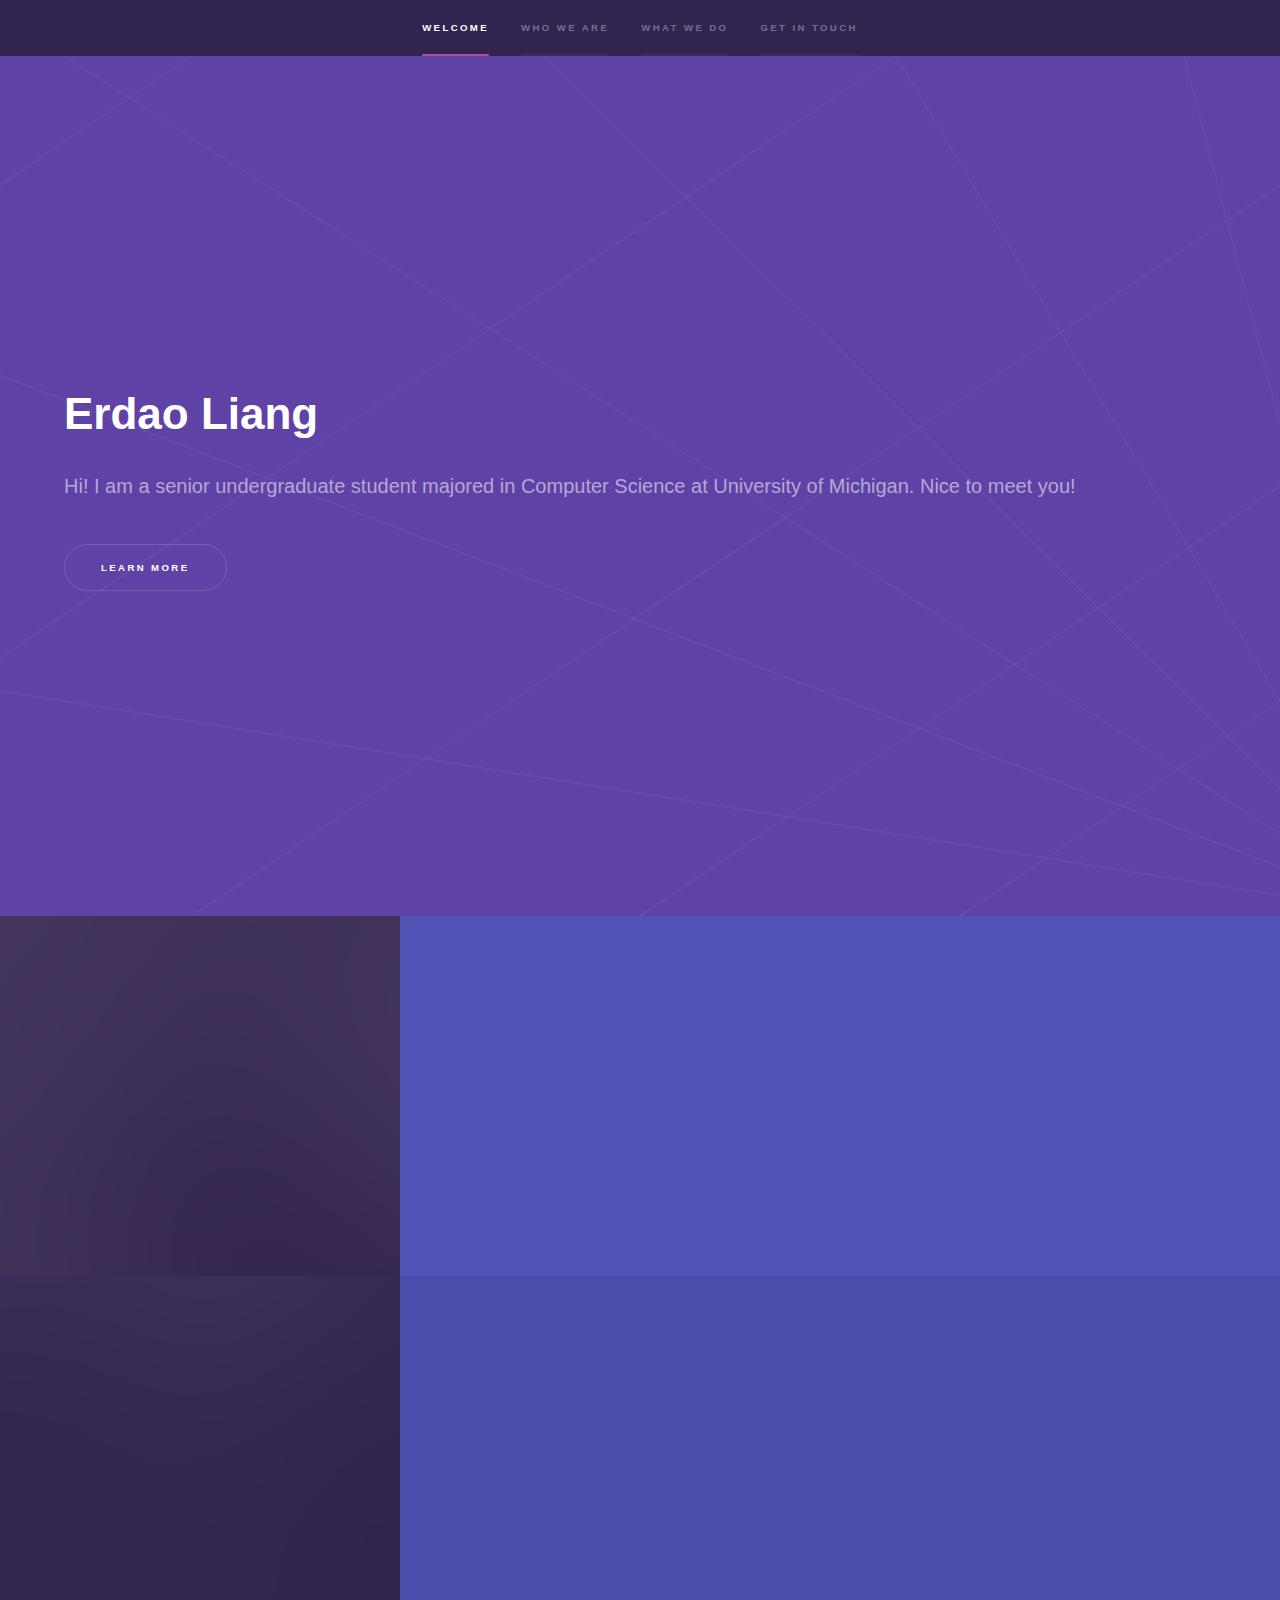
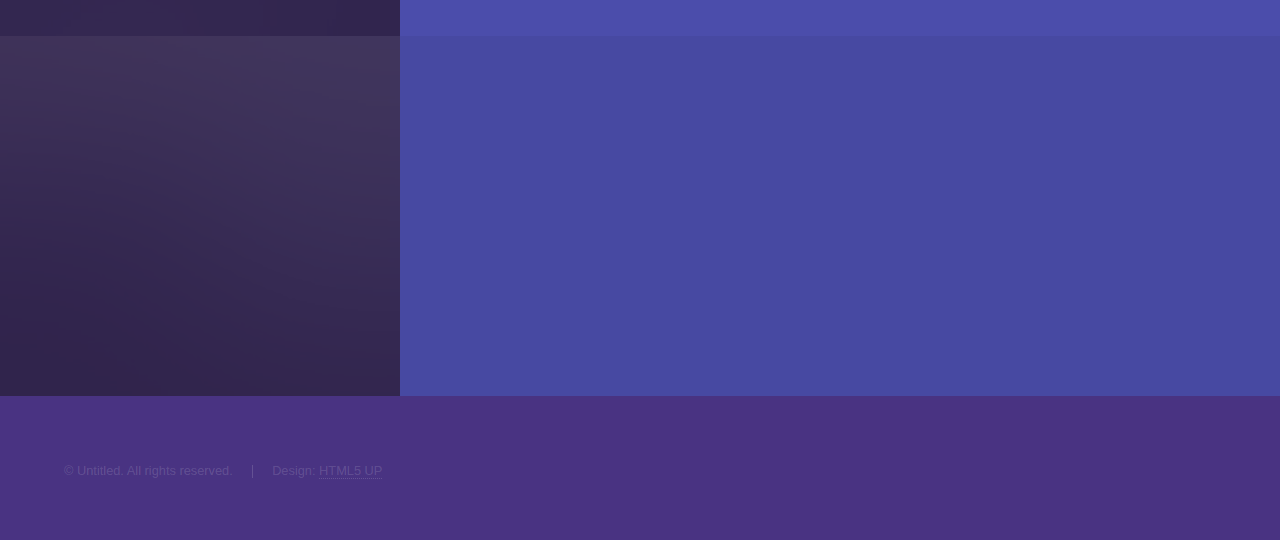
==== commit 4f52ca77: "page" ====
--- a/index.html
+++ b/index.html
@@ -34,9 +34,8 @@
 				<!-- Intro -->
 					<section id="intro" class="wrapper style1 fullscreen fade-up">
 						<div class="inner">
-							<h1>Hyperspace</h1>
-							<p>Just another fine responsive site template designed by <a href="http://html5up.net">HTML5 UP</a><br />
-							and released for free under the <a href="http://html5up.net/license">Creative Commons</a>.</p>
+							<h1>Erdao Liang</h1>
+							<p>Hi! I am a senior undergraduate student majored in Computer Science at University of Michigan. Nice to meet you!</p>
 							<ul class="actions">
 								<li><a href="#one" class="button scrolly">Learn more</a></li>
 							</ul>
@@ -49,8 +48,8 @@
 							<a href="#" class="image"><img src="images/pic01.jpg" alt="" data-position="center center" /></a>
 							<div class="content">
 								<div class="inner">
-									<h2>Sed ipsum dolor</h2>
-									<p>Phasellus convallis elit id ullamcorper pulvinar. Duis aliquam turpis mauris, eu ultricies erat malesuada quis. Aliquam dapibus.</p>
+									<h2>CSE Simulator</h2>
+									<p>A simple but highly interative minigame in VR, aimed to simulate study and life of CSE studnets in the University of Michigan. Built in Unreal Engine 5.</p>
 									<ul class="actions">
 										<li><a href="generic.html" class="button">Learn more</a></li>
 									</ul>
@@ -84,7 +83,7 @@
 					</section>
 
 				<!-- Two -->
-					<section id="two" class="wrapper style3 fade-up">
+					<!-- <section id="two" class="wrapper style3 fade-up">
 						<div class="inner">
 							<h2>What we do</h2>
 							<p>Phasellus convallis elit id ullamcorper pulvinar. Duis aliquam turpis mauris, eu ultricies erat malesuada quis. Aliquam dapibus, lacus eget hendrerit bibendum, urna est aliquam sem, sit amet imperdiet est velit quis lorem.</p>
@@ -124,10 +123,10 @@
 								<li><a href="generic.html" class="button">Learn more</a></li>
 							</ul>
 						</div>
-					</section>
+					</section> -->
 
 				<!-- Three -->
-					<section id="three" class="wrapper style1 fade-up">
+					<!-- <section id="three" class="wrapper style1 fade-up">
 						<div class="inner">
 							<h2>Get in touch</h2>
 							<p>Phasellus convallis elit id ullamcorper pulvinar. Duis aliquam turpis mauris, eu ultricies erat malesuada quis. Aliquam dapibus, lacus eget hendrerit bibendum, urna est aliquam sem, sit amet imperdiet est velit quis lorem.</p>
@@ -183,7 +182,7 @@
 								</section>
 							</div>
 						</div>
-					</section>
+					</section> -->
 
 			</div>
 
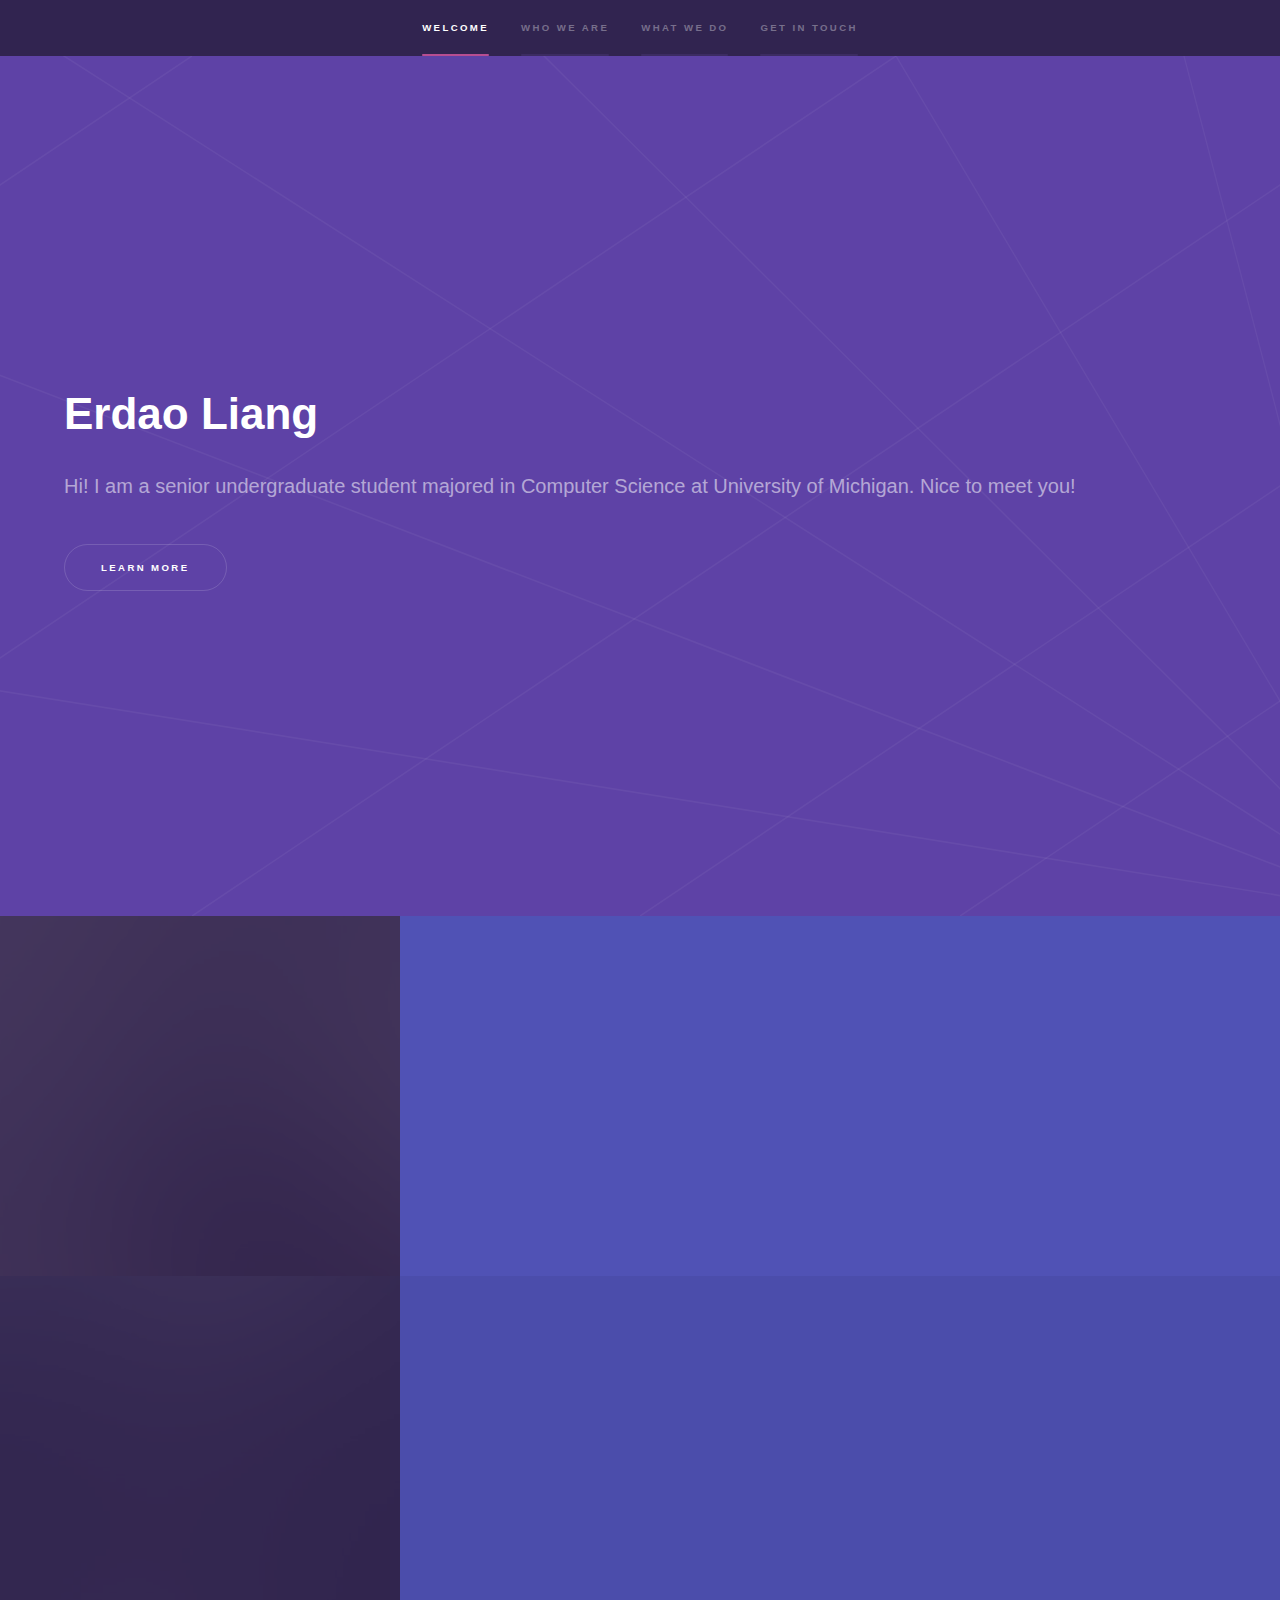
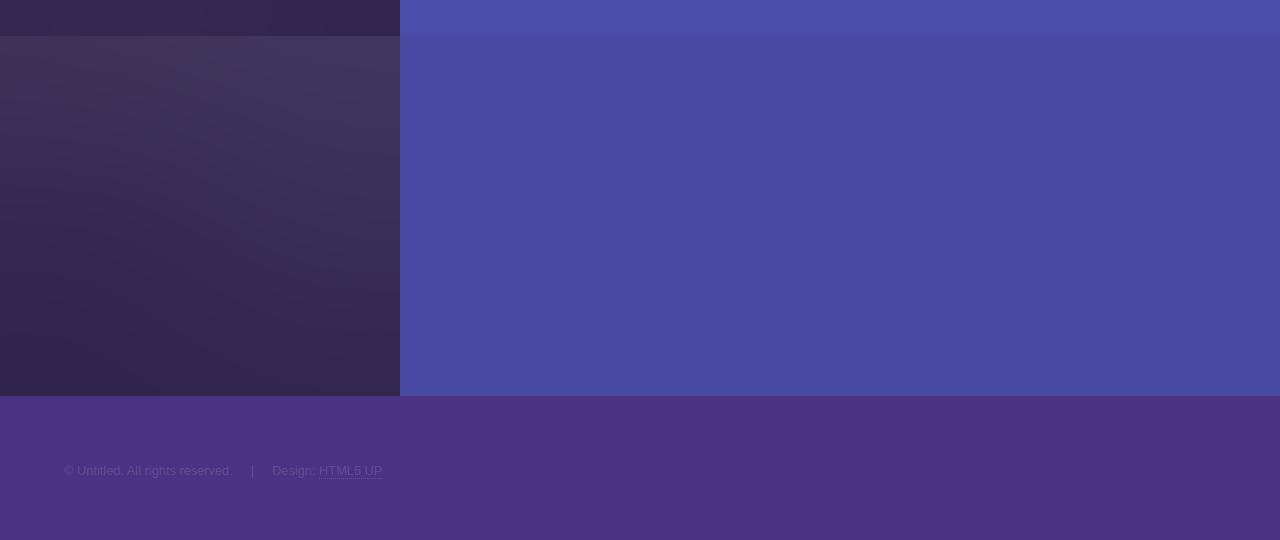
==== commit 930420c3: "add projedct2" ====
--- a/index.html
+++ b/index.html
@@ -49,7 +49,7 @@
 							<div class="content">
 								<div class="inner">
 									<h2>CSE Simulator</h2>
-									<p>A simple but highly interative minigame in VR, aimed to simulate study and life of CSE studnets in the University of Michigan. Built in Unreal Engine 5.</p>
+									<p>A simple but highly interative minigame in VR, aimed to simulate study and life of CSE studnets in the University of Michigan. Built on Unreal Engine 5.</p>
 									<ul class="actions">
 										<li><a href="generic.html" class="button">Learn more</a></li>
 									</ul>
@@ -57,13 +57,13 @@
 							</div>
 						</section>
 						<section>
-							<a href="#" class="image"><img src="images/pic02.jpg" alt="" data-position="top center" /></a>
+							<a href="#" class="image"><img src="images/pic02.jpg" alt="" data-position="center center" /></a>
 							<div class="content">
 								<div class="inner">
-									<h2>Feugiat consequat</h2>
-									<p>Phasellus convallis elit id ullamcorper pulvinar. Duis aliquam turpis mauris, eu ultricies erat malesuada quis. Aliquam dapibus.</p>
+									<h2>A2 Go!</h2>
+									<p>An AR minigame on mobile phone that allows you to plant trees wherever you want around Ann Arbor! Built on Unity.</p>
 									<ul class="actions">
-										<li><a href="generic.html" class="button">Learn more</a></li>
+										<li><a href="generic2.html" class="button">Learn more</a></li>
 									</ul>
 								</div>
 							</div>
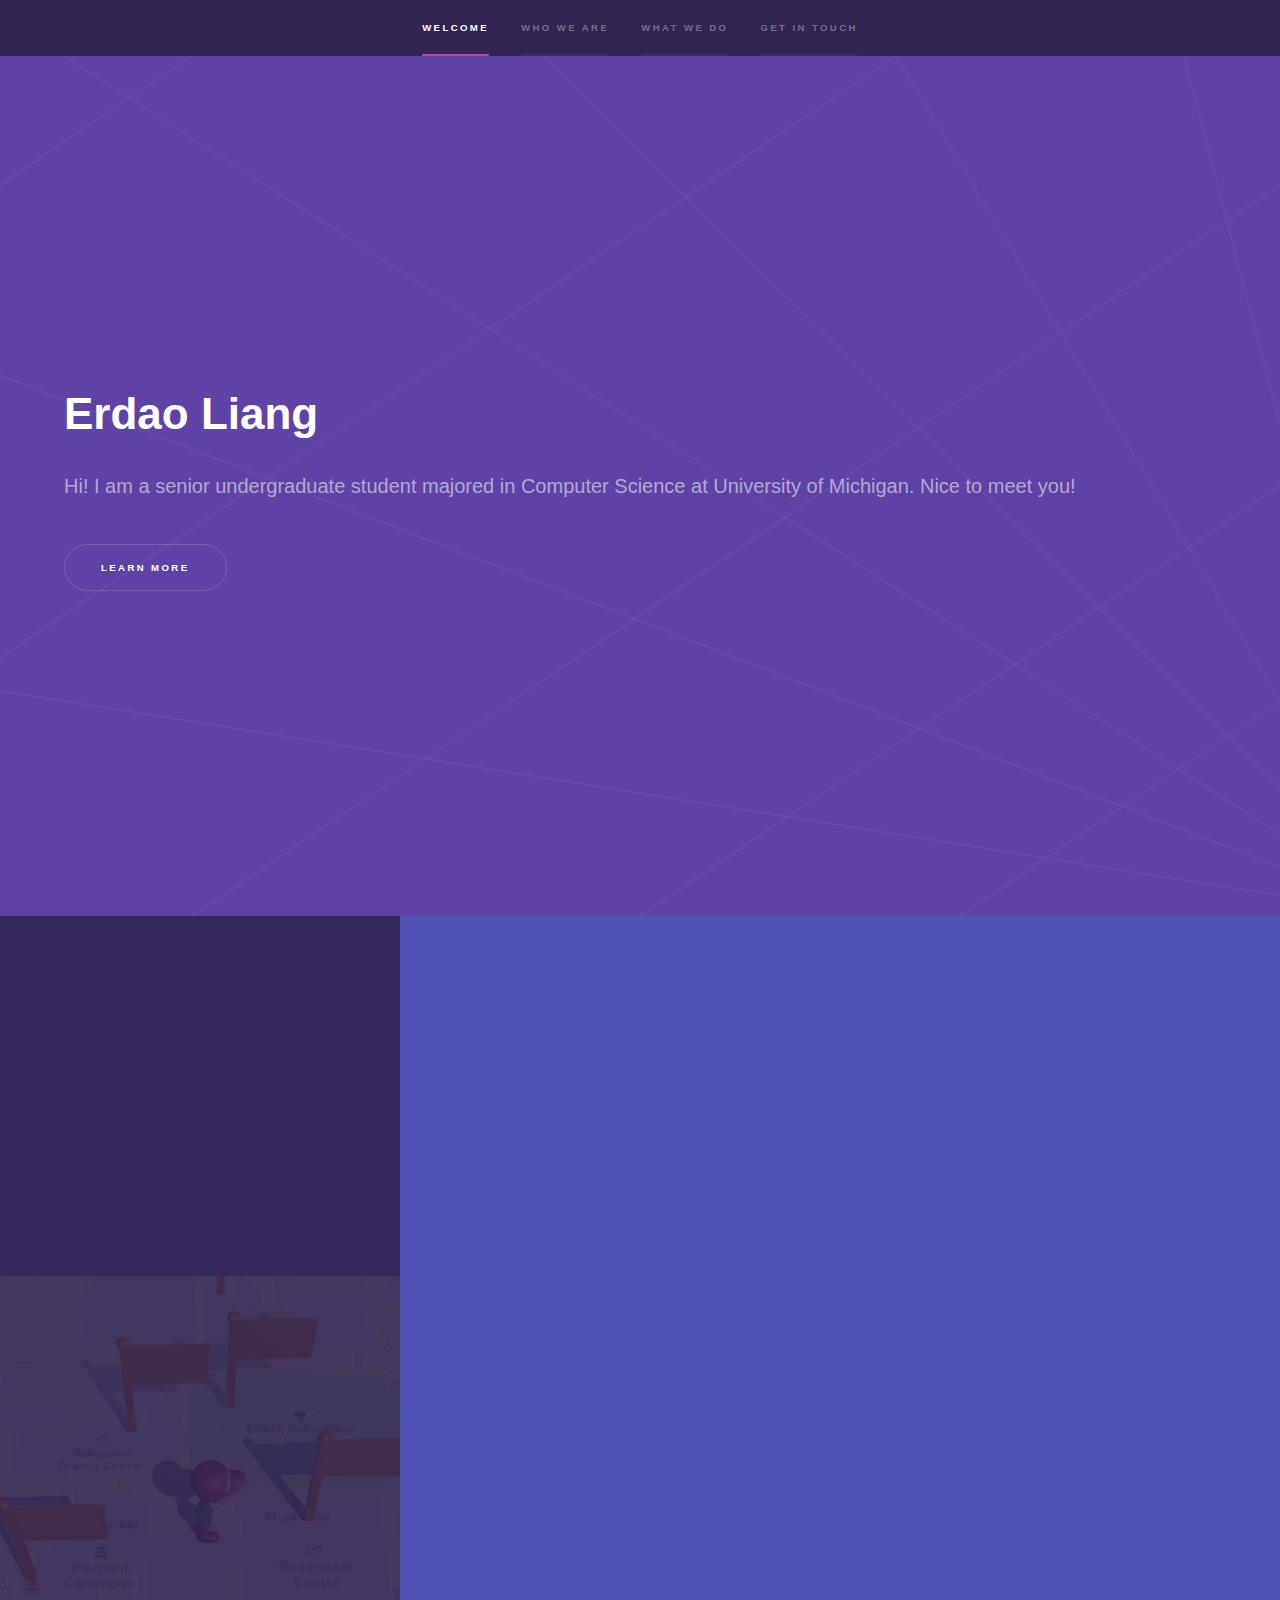
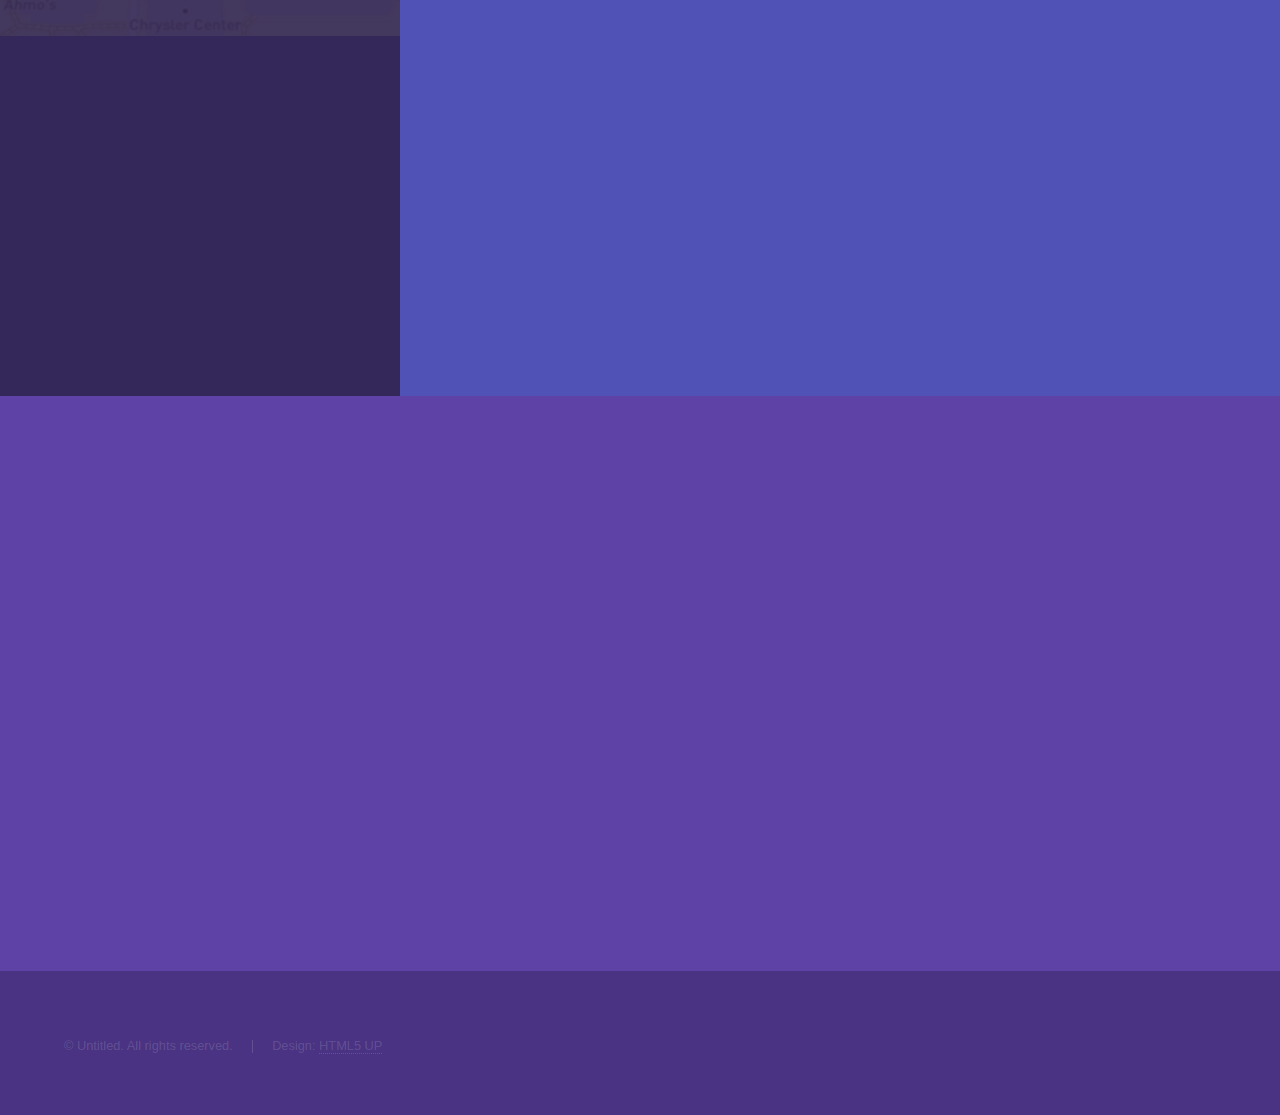
==== commit 5d7ddf4e: "update" ====
--- a/index.html
+++ b/index.html
@@ -6,7 +6,7 @@
 -->
 <html>
 	<head>
-		<title>Hyperspace by HTML5 UP</title>
+		<title>Erdao Liang Portfolio</title>
 		<meta charset="utf-8" />
 		<meta name="viewport" content="width=device-width, initial-scale=1, user-scalable=no" />
 		<link rel="stylesheet" href="assets/css/main.css" />
@@ -45,37 +45,44 @@
 				<!-- One -->
 					<section id="one" class="wrapper style2 spotlights">
 						<section>
-							<a href="#" class="image"><img src="images/pic01.jpg" alt="" data-position="center center" /></a>
+							<a href="#" class="image"><img src="images/CSESim.png" alt="" data-position="center center" /></a>
 							<div class="content">
 								<div class="inner">
 									<h2>CSE Simulator</h2>
 									<p>A simple but highly interative minigame in VR, aimed to simulate study and life of CSE studnets in the University of Michigan. Built on Unreal Engine 5.</p>
 									<ul class="actions">
-										<li><a href="generic.html" class="button">Learn more</a></li>
+										<li><a href="CSESim.html" class="button">Learn more</a></li>
 									</ul>
 								</div>
 							</div>
 						</section>
+					</section>
+
+					<section id="one" class="wrapper style2 spotlights">
 						<section>
-							<a href="#" class="image"><img src="images/pic02.jpg" alt="" data-position="center center" /></a>
+							<a href="#" class="image"><img src="images/A2GO.png" alt="" data-position="center center" /></a>
 							<div class="content">
 								<div class="inner">
-									<h2>A2 Go!</h2>
-									<p>An AR minigame on mobile phone that allows you to plant trees wherever you want around Ann Arbor! Built on Unity.</p>
+									<h2>Meet Ann Arbor: places where I graduate!</h2>
+									<p> Interactively immerse yourself in the beautiful university. Go and feel the nature and find joy between classes.</p>
 									<ul class="actions">
-										<li><a href="generic2.html" class="button">Learn more</a></li>
+										<li><a href="A2GO.html" class="button">Learn more</a></li>
 									</ul>
 								</div>
 							</div>
 						</section>
+					</section>
+
+					
+					<section id="one" class="wrapper style2 spotlights">
 						<section>
-							<a href="#" class="image"><img src="images/pic03.jpg" alt="" data-position="25% 25%" /></a>
+							<a href="#" class="image"><img src="images/VRelief.png" alt="" data-position="center center" /></a>
 							<div class="content">
 								<div class="inner">
-									<h2>Ultricies aliquam</h2>
-									<p>Phasellus convallis elit id ullamcorper pulvinar. Duis aliquam turpis mauris, eu ultricies erat malesuada quis. Aliquam dapibus.</p>
+									<h2>VRelief!</h2>
+									<p> Innovative VR experiences to ease your mind and reduce stress.</p>
 									<ul class="actions">
-										<li><a href="generic.html" class="button">Learn more</a></li>
+										<li><a href="https://eecs440.wixsite.com/vrelief" class="button">Learn more</a></li>
 									</ul>
 								</div>
 							</div>
@@ -125,11 +132,10 @@
 						</div>
 					</section> -->
 
-				<!-- Three -->
-					<!-- <section id="three" class="wrapper style1 fade-up">
+				<!-- Three --> 
+					<section id="three" class="wrapper style1 fade-up">
 						<div class="inner">
 							<h2>Get in touch</h2>
-							<p>Phasellus convallis elit id ullamcorper pulvinar. Duis aliquam turpis mauris, eu ultricies erat malesuada quis. Aliquam dapibus, lacus eget hendrerit bibendum, urna est aliquam sem, sit amet imperdiet est velit quis lorem.</p>
 							<div class="split style1">
 								<section>
 									<form method="post" action="#">
@@ -154,21 +160,21 @@
 								</section>
 								<section>
 									<ul class="contact">
-										<li>
+										<!-- <li>
 											<h3>Address</h3>
 											<span>12345 Somewhere Road #654<br />
 											Nashville, TN 00000-0000<br />
 											USA</span>
-										</li>
+										</li> -->
 										<li>
 											<h3>Email</h3>
 											<a href="#">user@untitled.tld</a>
 										</li>
-										<li>
+										<!-- <li>
 											<h3>Phone</h3>
 											<span>(000) 000-0000</span>
-										</li>
-										<li>
+										</li> -->
+										<!-- <li>
 											<h3>Social</h3>
 											<ul class="icons">
 												<li><a href="#" class="icon brands fa-twitter"><span class="label">Twitter</span></a></li>
@@ -177,12 +183,12 @@
 												<li><a href="#" class="icon brands fa-instagram"><span class="label">Instagram</span></a></li>
 												<li><a href="#" class="icon brands fa-linkedin-in"><span class="label">LinkedIn</span></a></li>
 											</ul>
-										</li>
+										</li> -->
 									</ul>
 								</section>
 							</div>
 						</div>
-					</section> -->
+					</section>
 
 			</div>
 
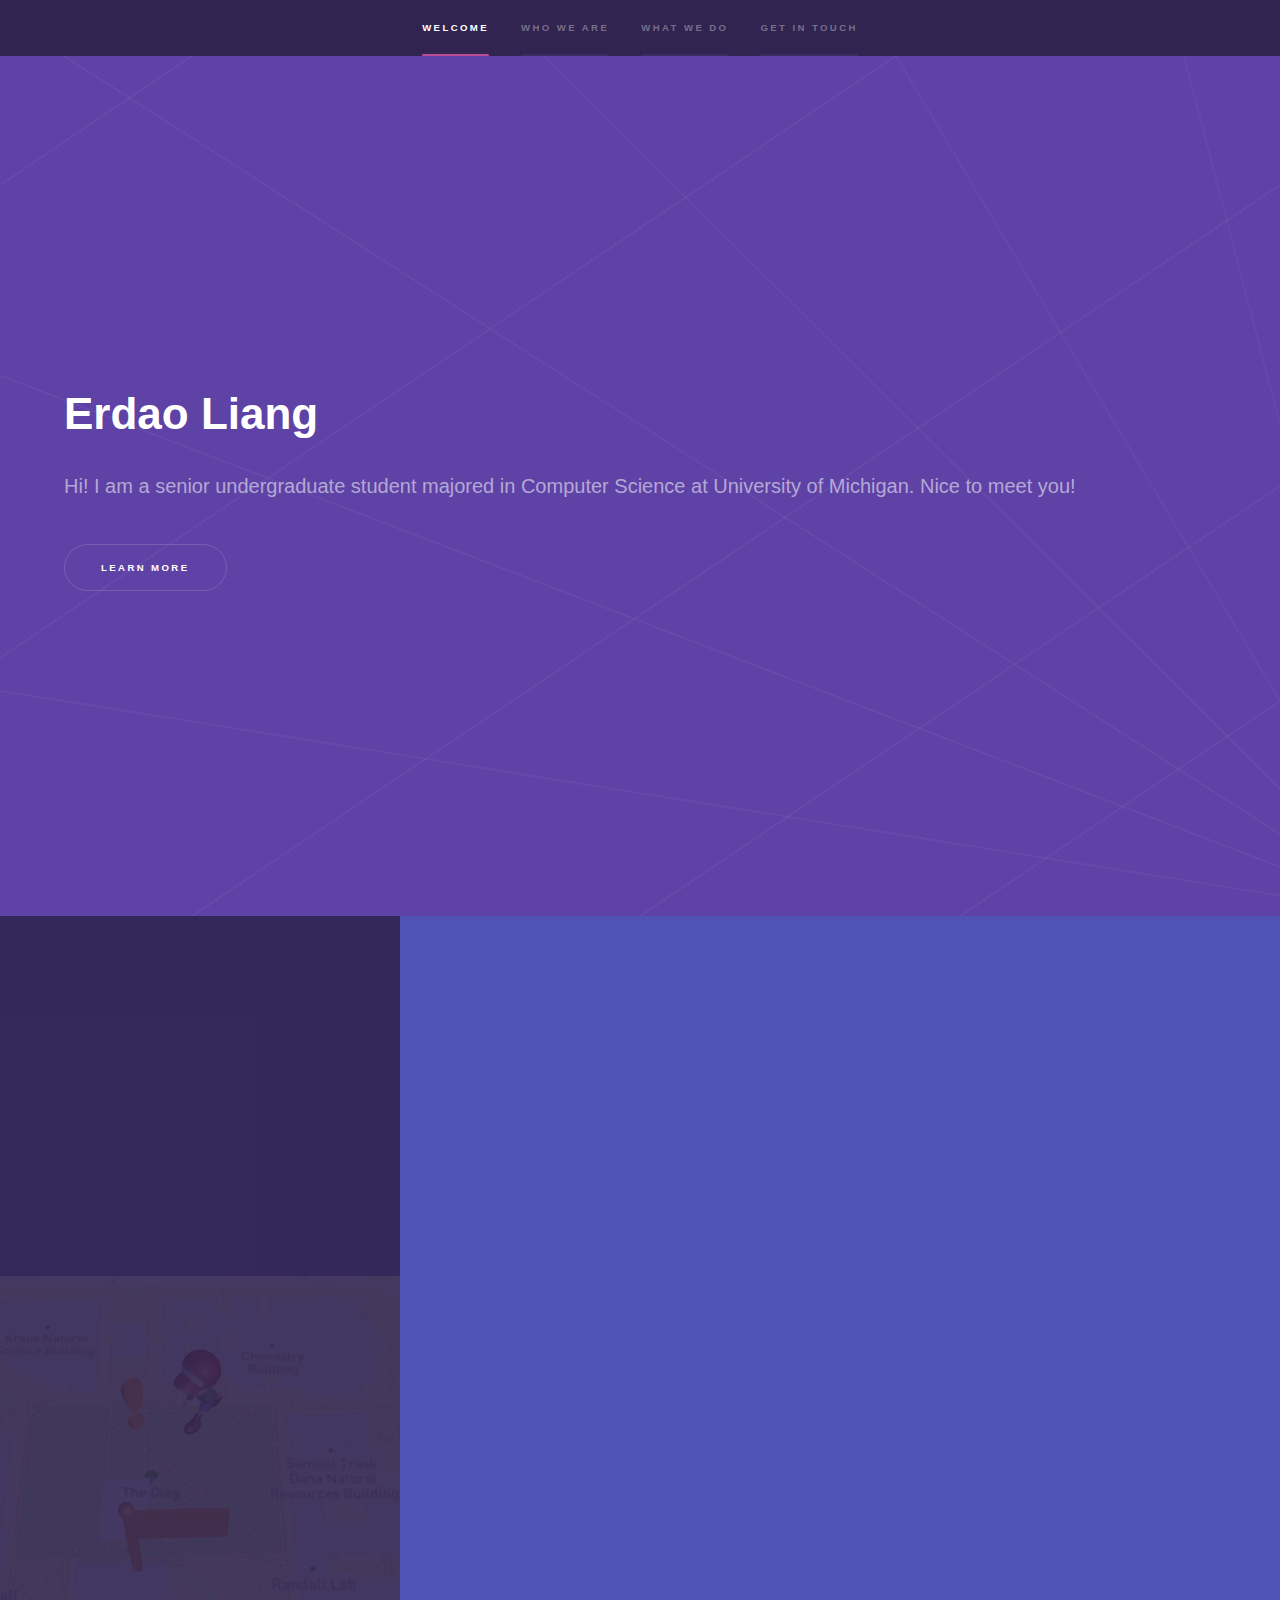
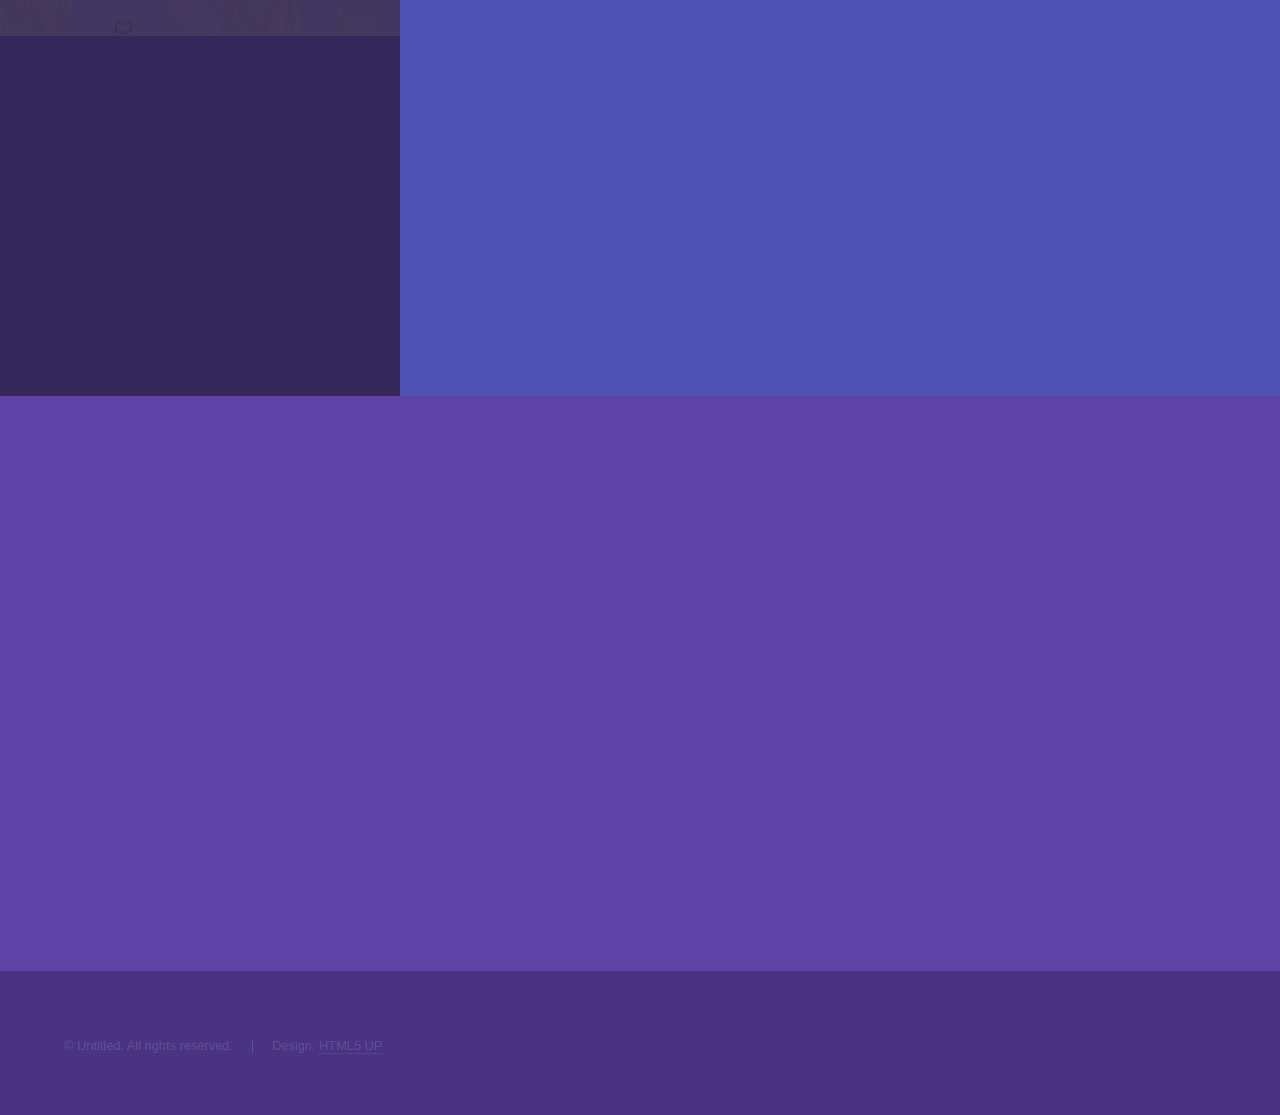
==== commit 9848bb44: "minor" ====
--- a/index.html
+++ b/index.html
@@ -63,7 +63,7 @@
 							<a href="#" class="image"><img src="images/A2GO.png" alt="" data-position="center center" /></a>
 							<div class="content">
 								<div class="inner">
-									<h2>Meet Ann Arbor: places where I graduate!</h2>
+									<h2>A2-GO!</h2>
 									<p> Interactively immerse yourself in the beautiful university. Go and feel the nature and find joy between classes.</p>
 									<ul class="actions">
 										<li><a href="A2GO.html" class="button">Learn more</a></li>
@@ -79,7 +79,7 @@
 							<a href="#" class="image"><img src="images/VRelief.png" alt="" data-position="center center" /></a>
 							<div class="content">
 								<div class="inner">
-									<h2>VRelief!</h2>
+									<h2>VRelief</h2>
 									<p> Innovative VR experiences to ease your mind and reduce stress.</p>
 									<ul class="actions">
 										<li><a href="https://eecs440.wixsite.com/vrelief" class="button">Learn more</a></li>
